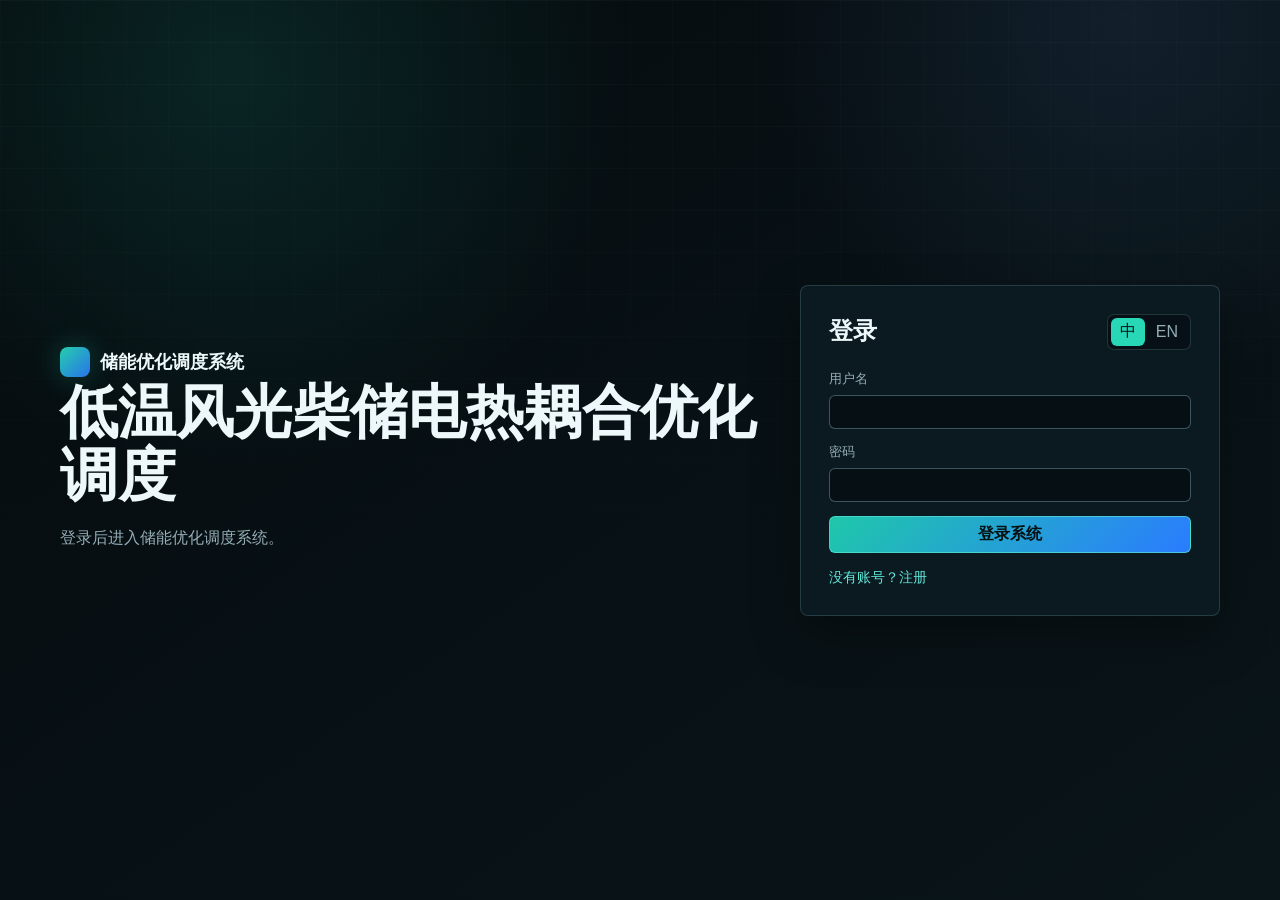
==== batch.html @ 69a90283 "Initial commit" ====
<!doctype html>
<html lang="zh-CN">
<head>
  <meta charset="utf-8">
  <meta name="viewport" content="width=device-width, initial-scale=1">
  <title>批量计算 - 储能优化调度系统</title>
  <link rel="icon" href="data:,">
  <link rel="stylesheet" href="assets/app.css">
</head>
<body>
  <main class="app-shell">
    <header class="topbar">
      <a class="brand" href="index.html" data-i18n="brand">储能优化调度系统</a>
      <nav class="main-nav" aria-label="主功能导航">
        <a href="index.html" data-i18n="nav.home">系统首页</a>
        <a href="schemes.html" data-i18n="nav.schemes">输入配置</a>
        <a href="solve.html" data-i18n="nav.solve">优化求解</a>
        <a href="verify.html" data-i18n="nav.verify">方案校核</a>
        <a href="comparison.html" data-i18n="nav.comparison">结果对比</a>
        <a class="active" href="batch.html" data-i18n="nav.batch">批量计算</a>
      </nav>
      <div class="topbar-tools">
        <div class="language-switch" data-language-switch></div>
        <div class="user-status" data-auth-user hidden>
          <span data-i18n="auth.user">当前用户</span><strong data-auth-username></strong><em data-auth-role></em>
          <button type="button" data-logout data-i18n="auth.logout">退出</button>
        </div>
      </div>
    </header>

    <section class="workspace">
      <div id="batchError" class="status-error" hidden></div>
      <section class="command-panel">
        <div class="task-board-toolbar">
          <div class="task-type-tabs" role="tablist" aria-label="任务类型切换">
            <button class="task-type-tab active" type="button" data-task-page="optimization" role="tab" aria-selected="true">优化求解任务</button>
            <button class="task-type-tab" type="button" data-task-page="verification" role="tab" aria-selected="false">方案校核任务</button>
          </div>
        </div>
      </section>

      <section class="main-panel">
        <div class="panel-head">
          <h2 data-i18n="batch.queue">任务队列</h2>
          <button id="refreshTasks" class="small" type="button" data-i18n="common.refresh">刷新</button>
        </div>
        <section id="optimizationTaskSection" class="task-section active" data-task-section="optimization">
          <div id="optimizationTaskTable" class="data-table"></div>
        </section>
        <section id="verificationTaskSection" class="task-section" data-task-section="verification" hidden>
          <div id="verificationTaskTable" class="data-table"></div>
        </section>
      </section>
    </section>
  </main>
  <script src="assets/common.js"></script>
  <script src="assets/i18n.js"></script>
  <script src="assets/auth.js"></script>
  <script src="assets/batch.js"></script>
</body>
</html>
---- assets/app.css ----
:root {
  color-scheme: dark;
  --bg: #071014;
  --bg-2: #0a171d;
  --panel: rgba(12, 28, 35, .88);
  --panel-2: rgba(17, 41, 49, .78);
  --panel-3: rgba(7, 17, 22, .92);
  --text: #edf8fb;
  --muted: #95aeb7;
  --line: rgba(139, 182, 194, .22);
  --line-strong: rgba(139, 182, 194, .42);
  --accent: #27d7b5;
  --accent-strong: #5fe7d8;
  --danger: #ff7b72;
  --warning: #ffbd73;
  --ok: #5ee39b;
  --queued: #72a7ff;
  --shadow: 0 20px 48px rgba(0, 0, 0, .34);
  font-family: "Microsoft YaHei", "Segoe UI", Arial, sans-serif;
}

* { box-sizing: border-box; }
[hidden] { display: none !important; }
body {
  margin: 0;
  min-height: 100vh;
  background:
    radial-gradient(circle at 18% 8%, rgba(39, 215, 181, .12), transparent 30%),
    radial-gradient(circle at 88% 2%, rgba(114, 167, 255, .10), transparent 26%),
    linear-gradient(145deg, #050b0e 0%, var(--bg) 46%, #0a1519 100%);
  color: var(--text);
}
body::before {
  content: "";
  position: fixed;
  inset: 0;
  pointer-events: none;
  background-image:
    linear-gradient(rgba(255,255,255,.035) 1px, transparent 1px),
    linear-gradient(90deg, rgba(255,255,255,.025) 1px, transparent 1px);
  background-size: 42px 42px;
  mask-image: linear-gradient(to bottom, rgba(0,0,0,.75), transparent 78%);
}
a { color: inherit; text-decoration: none; }
button, input, select, textarea {
  font: inherit;
}
button, .button {
  min-height: 34px;
  border: 1px solid var(--line-strong);
  background: rgba(12, 28, 35, .82);
  color: var(--text);
  padding: 7px 13px;
  border-radius: 6px;
  cursor: pointer;
  display: inline-flex;
  align-items: center;
  justify-content: center;
  gap: 6px;
  white-space: nowrap;
}
button:hover, .button:hover { border-color: var(--accent); }
button:disabled { opacity: .5; cursor: not-allowed; }
.primary { background: linear-gradient(135deg, #1fc7aa, #2a7cff); border-color: rgba(95,231,216,.65); color: #041113; font-weight: 700; }
.primary:hover { background: linear-gradient(135deg, #5fe7d8, #72a7ff); border-color: var(--accent-strong); }
.danger { color: var(--danger); border-color: rgba(255, 123, 114, .48); background: rgba(255, 123, 114, .09); }
.small { min-height: 30px; padding: 5px 10px; font-size: 13px; }

.app-shell {
  width: min(1500px, calc(100vw - 32px));
  margin: 0 auto;
  padding: 18px 0 40px;
}
.topbar {
  min-height: 68px;
  display: flex;
  align-items: center;
  gap: 16px;
  border-bottom: 1px solid var(--line);
  margin-bottom: 18px;
  position: sticky;
  top: 0;
  z-index: 10;
  backdrop-filter: blur(18px);
  background: linear-gradient(180deg, rgba(7,16,20,.94), rgba(7,16,20,.74));
}
.brand {
  display: inline-flex;
  align-items: center;
  gap: 10px;
  font-size: 18px;
  font-weight: 700;
  letter-spacing: 0;
  min-width: max-content;
}
.brand::before {
  content: "";
  width: 30px;
  height: 30px;
  border-radius: 8px;
  background:
    linear-gradient(135deg, rgba(39,215,181,.95), rgba(42,124,255,.9)),
    #10242c;
  box-shadow: 0 0 28px rgba(39,215,181,.26);
}
.main-nav {
  display: flex;
  flex-wrap: wrap;
  align-items: center;
  gap: 4px;
  flex: 1;
}
.main-nav a {
  padding: 8px 12px;
  border-radius: 6px;
  color: var(--muted);
  font-size: 14px;
}
.main-nav a.active,
.main-nav a:hover {
  color: var(--text);
  background: rgba(39, 215, 181, .12);
  box-shadow: inset 0 0 0 1px rgba(39, 215, 181, .22);
}

.topbar-tools {
  display: flex;
  align-items: center;
  justify-content: flex-end;
  gap: 10px;
  margin-left: auto;
}
.language-switch {
  display: inline-flex;
  gap: 2px;
  padding: 3px;
  border: 1px solid var(--line);
  border-radius: 7px;
  background: rgba(5, 14, 18, .68);
}
.language-switch button {
  min-height: 28px;
  padding: 3px 9px;
  border: 0;
  background: transparent;
  color: var(--muted);
}
.language-switch button.active {
  color: #041113;
  background: var(--accent);
}
.user-status {
  display: inline-flex;
  align-items: center;
  gap: 8px;
  color: var(--muted);
  font-size: 12px;
}
.user-status strong { color: var(--text); }
.user-status em {
  font-style: normal;
  color: var(--accent-strong);
}
.user-status button {
  min-height: 28px;
  padding: 3px 9px;
}

.home-grid {
  min-height: 420px;
  display: grid;
  grid-template-columns: minmax(0, 1.3fr) minmax(320px, .7fr);
  gap: 26px;
  align-items: stretch;
}
.home-lead,
.status-board,
.feature-strip,
.side-panel,
.main-panel,
.command-panel {
  background: var(--panel);
  border: 1px solid var(--line);
  border-radius: 8px;
  box-shadow: var(--shadow);
  backdrop-filter: blur(18px);
}
.home-lead {
  padding: 54px;
  display: flex;
  flex-direction: column;
  justify-content: center;
  position: relative;
  overflow: hidden;
}
.home-lead::after {
  content: "";
  position: absolute;
  right: -70px;
  bottom: -96px;
  width: 360px;
  height: 360px;
  border: 1px solid rgba(39, 215, 181, .18);
  border-radius: 50%;
  background: repeating-radial-gradient(circle, rgba(39,215,181,.18) 0 1px, transparent 1px 24px);
  opacity: .55;
}
.home-lead h1 {
  margin: 0 0 18px;
  font-size: 42px;
  line-height: 1.18;
  letter-spacing: 0;
}
.home-lead p {
  width: min(720px, 100%);
  margin: 0 0 28px;
  color: var(--muted);
  line-height: 1.8;
  font-size: 16px;
}
.home-actions { display: flex; gap: 12px; flex-wrap: wrap; }
.status-board {
  padding: 28px;
  display: grid;
  align-content: center;
  gap: 14px;
}
.status-card {
  border: 1px solid var(--line);
  background: var(--panel-2);
  border-radius: 8px;
  padding: 20px;
  display: flex;
  justify-content: space-between;
  align-items: center;
}
.status-card span { color: var(--muted); }
.status-card strong { font-size: 32px; }
.feature-strip {
  margin-top: 22px;
  display: grid;
  grid-template-columns: repeat(auto-fit, minmax(210px, 1fr));
  overflow: hidden;
}
.feature-strip a {
  padding: 24px;
  border-right: 1px solid var(--line);
  background: linear-gradient(180deg, rgba(255,255,255,.03), transparent);
}
.feature-strip a:last-child { border-right: 0; }
.feature-strip strong { display: block; margin-bottom: 8px; font-size: 18px; }
.feature-strip span { color: var(--muted); line-height: 1.6; }

.workspace { display: grid; gap: 18px; }
.two-column {
  grid-template-columns: 320px minmax(0, 1fr);
  align-items: start;
}
.input-config-page {
  height: 100vh;
  overflow: hidden;
}
.input-config-page .app-shell {
  width: 100%;
  height: 100vh;
  max-width: none;
  padding: 18px 16px 16px;
  display: flex;
  flex-direction: column;
  overflow: hidden;
}
.input-config-page .topbar {
  flex: 0 0 auto;
}
.input-config-page .workspace.two-column {
  flex: 1 1 auto;
  min-height: 0;
  width: 100%;
  grid-template-columns: minmax(280px, 24vw) minmax(0, 1fr);
  align-items: stretch;
  overflow: hidden;
}
.input-config-page .side-panel,
.input-config-page .main-panel {
  min-width: 0;
  min-height: 0;
  height: 100%;
  overflow: auto;
}
.input-config-page .main-panel {
  display: flex;
  flex-direction: column;
}
.input-config-page .side-panel {
  display: flex;
  flex-direction: column;
}
.input-config-page #schemeList {
  flex: 1 1 auto;
  align-content: start;
}
.input-config-page #computeConfigView:not([hidden]) {
  flex: 1 1 auto;
  min-height: 0;
  overflow: hidden;
}
.input-config-page #computeConfigView:not([hidden]) .compute-config-table {
  max-height: none;
}
.input-config-page .main-panel.curve-below-table-layout {
  overflow: hidden;
}
.input-config-page .main-panel.curve-below-table-layout #sheetTable {
  flex: 1 1 260px;
  min-height: 160px;
  overflow: auto;
}
.input-config-page .main-panel.curve-below-table-layout #sheetCurvePanel {
  flex: 0 0 clamp(240px, 29vh, 340px);
  min-height: 220px;
  margin-bottom: 0;
  display: flex;
  flex-direction: column;
  overflow: hidden;
}
.input-config-page .main-panel.curve-below-table-layout .sheet-curve-head {
  flex: 0 0 auto;
}
.input-config-page .main-panel.curve-below-table-layout .sheet-curve-buttons {
  max-height: 72px;
  overflow: auto;
}
.input-config-page .main-panel.curve-below-table-layout #sheetCurveChart {
  flex: 1 1 auto;
  min-height: 160px;
  height: auto;
}
.side-panel, .main-panel, .command-panel { padding: 18px; }
.compact { box-shadow: none; }
.compute-config-panel {
  margin: 16px 0;
  padding: 16px;
  border: 1px solid var(--line);
  border-radius: 8px;
  background: var(--panel-2);
  display: flex;
  flex-direction: column;
  min-height: 0;
}
.solve-start-form label {
  min-width: 260px;
  display: grid;
  gap: 6px;
  color: var(--muted);
  font-size: 13px;
}
.solve-start-form .sheet-meta {
  flex: 1;
  min-width: 260px;
  margin: 0;
}
.panel-head,
.scheme-summary {
  display: flex;
  justify-content: space-between;
  align-items: center;
  gap: 12px;
  margin-bottom: 14px;
}
h1, h2, h3 { letter-spacing: 0; }
h1 { margin: 0; font-size: 28px; line-height: 1.25; }
h2 { margin: 0; font-size: 20px; line-height: 1.35; }
h3 { margin: 0 0 10px; font-size: 16px; }
.section-label {
  display: block;
  margin-bottom: 6px;
  color: var(--muted);
  font-size: 13px;
}

.scheme-list,
.task-list,
.checkbox-list {
  display: grid;
  gap: 8px;
}
.scheme-search {
  width: 100%;
  margin: 0 0 12px;
}
.scheme-empty {
  padding: 10px 12px;
  color: var(--muted);
  border: 1px dashed var(--line);
  border-radius: 7px;
  font-size: 13px;
}
.scheme-item,
.task-item,
.checkbox-list label {
  width: 100%;
  border: 1px solid var(--line);
  background: var(--panel-2);
  border-radius: 7px;
  padding: 12px;
  cursor: pointer;
  text-align: left;
  min-width: 0;
}
.scheme-item.active,
.task-item.active {
  border-color: var(--accent);
  background: rgba(39, 215, 181, .12);
}
.scheme-item strong,
.task-item strong { display: block; margin-bottom: 4px; }
.scheme-item span,
.task-item span { color: var(--muted); font-size: 13px; }
.scheme-item strong,
.scheme-item span,
.scheme-item small {
  min-width: 0;
  max-width: 100%;
  overflow: hidden;
  text-overflow: ellipsis;
  white-space: nowrap;
}
.scheme-item small {
  display: block;
  margin-top: 4px;
  color: var(--muted);
  font-size: 12px;
}
.input-config-page #schemeList {
  gap: 0;
  padding: 6px 0;
  border: 1px solid var(--line);
  border-radius: 8px;
  background: rgba(5, 14, 18, .36);
  overflow: auto;
}
.scheme-tree-entry {
  display: grid;
  min-width: 0;
}
.scheme-tree-node {
  display: grid;
  grid-template-columns: 28px minmax(0, 1fr);
  align-items: center;
  min-height: 38px;
  border-bottom: 1px solid rgba(139, 182, 194, .14);
}
.scheme-tree-toggle {
  width: 28px;
  min-width: 28px;
  min-height: 34px;
  border: 0;
  border-radius: 0;
  padding: 0;
  background: transparent;
  color: var(--muted);
  box-shadow: none;
}
.scheme-tree-toggle span::before {
  content: ">";
  display: inline-block;
  font: 700 14px/1 Consolas, monospace;
  transform-origin: center;
  transition: transform .15s ease;
}
.scheme-tree-node.expanded .scheme-tree-toggle span::before {
  transform: rotate(90deg);
}
.scheme-tree-folder,
.scheme-tree-file {
  width: 100%;
  min-width: 0;
  min-height: 38px;
  border: 0;
  border-radius: 0;
  padding: 7px 10px 7px 2px;
  background: transparent;
  color: var(--text);
  box-shadow: none;
  text-align: left;
  display: grid;
  align-items: center;
  gap: 9px;
  overflow: hidden;
}
.scheme-tree-folder {
  grid-template-columns: 20px minmax(0, 1fr) auto;
}
.scheme-tree-file {
  grid-template-columns: 20px minmax(110px, .8fr) minmax(0, 1fr);
  padding-left: 38px;
  color: var(--muted);
}
.scheme-tree-folder:hover,
.scheme-tree-folder:focus-visible,
.scheme-tree-file:hover,
.scheme-tree-file:focus-visible,
.scheme-tree-toggle:hover,
.scheme-tree-toggle:focus-visible {
  outline: none;
  background: rgba(39, 215, 181, .07);
}
.scheme-tree-folder.active,
.scheme-tree-file.active {
  background: rgba(39, 215, 181, .12);
}
.scheme-tree-file.active {
  box-shadow: inset 3px 0 0 var(--accent);
}
.scheme-tree-children {
  display: grid;
}
.scheme-tree-icon {
  position: relative;
  width: 17px;
  height: 15px;
  display: inline-block;
  opacity: .92;
}
.scheme-tree-icon.folder::before {
  content: "";
  position: absolute;
  left: 1px;
  top: 4px;
  width: 15px;
  height: 10px;
  border: 2px solid currentColor;
  border-radius: 3px;
}
.scheme-tree-icon.folder::after {
  content: "";
  position: absolute;
  left: 2px;
  top: 1px;
  width: 8px;
  height: 5px;
  border: 2px solid currentColor;
  border-bottom: 0;
  border-radius: 3px 3px 0 0;
}
.scheme-tree-icon.file::before {
  content: "";
  position: absolute;
  left: 3px;
  top: 1px;
  width: 11px;
  height: 13px;
  border: 2px solid currentColor;
  border-radius: 2px;
}
.scheme-tree-icon.file::after {
  content: "";
  position: absolute;
  right: 2px;
  top: 1px;
  width: 5px;
  height: 5px;
  border-left: 2px solid currentColor;
  border-bottom: 2px solid currentColor;
  background: var(--bg-2);
}
.scheme-tree-folder strong,
.scheme-tree-folder small,
.scheme-tree-file strong,
.scheme-tree-file span {
  display: block;
  margin: 0;
  min-width: 0;
  overflow: hidden;
  text-overflow: ellipsis;
  white-space: nowrap;
}
.scheme-tree-folder strong,
.scheme-tree-file strong {
  font-size: 14px;
  font-weight: 800;
}
.scheme-tree-folder small {
  justify-self: end;
  color: var(--muted);
  font-size: 12px;
}
.scheme-tree-file span {
  color: var(--muted);
  font-size: 12px;
}
.task-item .status-pill { margin-top: 8px; }
.toolbar {
  display: grid;
  grid-template-columns: minmax(0, 1fr) minmax(0, 1.2fr);
  gap: 12px;
  margin-bottom: 18px;
}
.inline-form {
  display: flex;
  gap: 8px;
  align-items: center;
  flex-wrap: wrap;
  padding: 12px;
  border: 1px solid var(--line);
  border-radius: 8px;
  background: var(--panel-2);
}
input, select {
  min-height: 34px;
  border: 1px solid var(--line-strong);
  border-radius: 6px;
  padding: 7px 10px;
  background: rgba(5, 14, 18, .76);
  color: var(--text);
  min-width: 0;
}
input:focus, select:focus {
  outline: 2px solid rgba(15, 118, 110, .18);
  border-color: var(--accent);
}

.summary-actions, .footer-actions, .form-actions {
  display: flex;
  align-items: center;
  gap: 10px;
  flex-wrap: wrap;
}
.sheet-tabs {
  display: flex;
  flex-wrap: wrap;
  gap: 8px;
  margin: 16px 0 10px;
}
.sheet-tabs button.active {
  background: #e9f7f5;
  border-color: var(--accent);
  color: var(--accent-strong);
}
.sheet-meta {
  color: var(--muted);
  font-size: 13px;
  margin-bottom: 10px;
}
.data-table {
  overflow: auto;
  border: 1px solid var(--line);
  border-radius: 8px;
  background: var(--panel-3);
}
.data-table table {
  width: 100%;
  min-width: 760px;
  border-collapse: collapse;
}
.data-table th,
.data-table td {
  border-bottom: 1px solid var(--line);
  border-right: 1px solid var(--line);
  padding: 8px 10px;
  text-align: left;
  vertical-align: top;
  font-size: 13px;
}
.data-table th {
  position: sticky;
  top: 0;
  background: #10252d;
  z-index: 1;
  font-weight: 700;
}
.compute-config-table {
  flex: 1 1 auto;
  margin-bottom: 10px;
  max-height: clamp(320px, calc(100vh - 320px), 640px);
  min-height: 0;
  overflow: auto;
}
.compute-config-table table {
  min-width: 680px;
}
.compute-config-table th:first-child {
  width: 220px;
}
.compute-config-table td:nth-child(2) {
  min-width: 260px;
}
.compute-config-table td:nth-child(3) {
  width: 220px;
  color: var(--muted);
}
.compute-config-value-cell {
  cursor: pointer;
  min-width: 240px;
}
.compute-config-value-cell:hover,
.compute-config-value-cell:focus-visible {
  outline: none;
  background: rgba(39, 215, 181, .07);
}
.compute-config-value-cell.editing {
  padding: 4px 8px;
  background: rgba(39, 215, 181, .09);
}
.compute-config-display {
  display: flex;
  align-items: center;
  min-height: 28px;
  color: var(--text);
  white-space: nowrap;
}
.compute-config-display.empty::before {
  content: "";
}
.compute-config-display.boolean {
  display: inline-flex;
  min-height: 24px;
  padding: 2px 8px;
  border: 1px solid rgba(139, 182, 194, .26);
  border-radius: 999px;
  color: var(--muted);
}
.compute-config-display.boolean.enabled {
  border-color: rgba(95, 231, 216, .52);
  color: var(--accent-strong);
  background: rgba(39, 215, 181, .10);
}
.compute-config-table input,
.compute-config-table select {
  width: 100%;
  min-height: 34px;
}
.compute-config-table code {
  color: var(--muted);
  font-size: 12px;
  overflow-wrap: anywhere;
}
.table-check-row {
  display: inline-flex;
  align-items: center;
  gap: 8px;
  min-height: 34px;
  color: var(--text);
}
.table-check-row input {
  width: 16px;
  min-height: 16px;
  height: 16px;
}
.sheet-curve-panel {
  position: relative;
  margin: 12px 0;
  padding: 12px;
  border: 1px solid var(--line);
  border-radius: 8px;
  background: rgba(7, 17, 22, .78);
  overflow: hidden;
}
.sheet-curve-head {
  display: flex;
  align-items: flex-start;
  justify-content: space-between;
  gap: 12px;
  margin-bottom: 10px;
}
.sheet-curve-head h2 {
  margin: 2px 0 0;
  font-size: 18px;
}
.sheet-curve-buttons {
  display: flex;
  flex-wrap: wrap;
  justify-content: flex-end;
  gap: 8px;
  max-width: 72%;
}
.sheet-curve-legend {
  min-height: 30px;
  height: 30px;
  font-size: 12px;
  max-width: 210px;
  border-radius: 6px;
  overflow: hidden;
  text-overflow: ellipsis;
  justify-content: flex-start;
}
.sheet-curve-legend.selected {
  border-color: var(--accent-strong);
  background: rgba(39, 215, 181, .16);
  color: var(--accent-strong);
}
.sheet-curve-legend.hidden-curve {
  color: var(--muted);
  opacity: .52;
}
.sheet-curve-legend.hidden-curve .sheet-curve-swatch {
  opacity: .34;
}
.sheet-curve-swatch {
  flex: 0 0 auto;
  width: 9px;
  height: 9px;
  border-radius: 999px;
  box-shadow: 0 0 0 1px rgba(255,255,255,.22);
}
.sheet-curve-legend span:last-child {
  min-width: 0;
  overflow: hidden;
  text-overflow: ellipsis;
}
.sheet-curve-chart {
  display: block;
  width: 100%;
  height: clamp(220px, 30vh, 340px);
  border: 1px solid rgba(139, 182, 194, .18);
  border-radius: 8px;
  background: linear-gradient(180deg, rgba(12, 28, 35, .96), rgba(5, 13, 17, .92));
  cursor: crosshair;
  touch-action: none;
  user-select: none;
}
.wind-power-curve-panel,
.diesel-fuel-curve-panel {
  margin-top: 14px;
  margin-bottom: 0;
}
.wind-power-curve-panel .sheet-curve-chart,
.diesel-fuel-curve-panel .sheet-curve-chart {
  height: clamp(260px, 34vh, 400px);
  cursor: default;
}
.wind-power-curve-panel .curve-point,
.diesel-fuel-curve-panel .curve-point {
  cursor: default;
}
.sheet-curve-chart.editing {
  cursor: ns-resize;
}
.sheet-curve-chart text {
  font-family: "Microsoft YaHei", "Segoe UI", Arial, sans-serif;
}
.sheet-curve-chart .curve-point {
  cursor: ns-resize;
}
.chart-tip {
  position: absolute;
  z-index: 20;
  max-width: min(260px, calc(100vw - 24px));
  padding: 8px 10px;
  border: 1px solid rgba(95, 231, 216, .48);
  border-radius: 8px;
  background: rgba(5, 13, 17, .94);
  color: var(--text);
  box-shadow: 0 16px 32px rgba(0, 0, 0, .32);
  pointer-events: none;
  font-size: 12px;
  white-space: nowrap;
}
.sheet-pager {
  display: flex;
  align-items: center;
  justify-content: space-between;
  gap: 12px;
  margin: 10px 0;
  padding: 8px 10px;
  border: 1px solid var(--line);
  border-radius: 8px;
  background: rgba(12, 28, 35, .72);
}
.sheet-pager-actions {
  display: inline-flex;
  gap: 8px;
}
.sheet-page-info {
  color: var(--muted);
  font-size: 13px;
}
.sheet-pager label {
  display: inline-flex;
  align-items: center;
  gap: 6px;
  color: var(--muted);
  font-size: 13px;
  white-space: nowrap;
}
.sheet-pager select {
  min-height: 32px;
}
.sheet-toolbar {
  margin: 10px 0;
  padding: 8px 10px;
  border: 1px solid var(--line);
  border-radius: 8px;
  background: rgba(12, 28, 35, .72);
}
.sheet-toolbar .primary {
  min-width: 78px;
}
.sheet-preview-table th {
  min-width: 112px;
  max-width: 220px;
  white-space: normal;
  line-height: 1.25;
}
.sheet-preview-table th span {
  display: -webkit-box;
  -webkit-line-clamp: 3;
  -webkit-box-orient: vertical;
  overflow: hidden;
  word-break: break-word;
  overflow-wrap: anywhere;
}
.sheet-preview-table td {
  min-width: 112px;
}
.sheet-preview-table tbody tr {
  cursor: pointer;
}
.sheet-preview-table tbody tr.selected td {
  background: rgba(39, 215, 181, .16);
  box-shadow: inset 0 1px 0 rgba(95, 231, 216, .22), inset 0 -1px 0 rgba(95, 231, 216, .22);
}
.editable-table td[contenteditable="true"] {
  min-width: 96px;
  background: rgba(255,255,255,.035);
}
.editable-table .sheet-preview-table tbody tr.selected td[contenteditable="true"] {
  background: rgba(39, 215, 181, .16);
  box-shadow: inset 0 1px 0 rgba(95, 231, 216, .22), inset 0 -1px 0 rgba(95, 231, 216, .22);
}
.editable-table td[contenteditable="true"]:focus {
  outline: 2px solid rgba(15, 118, 110, .18);
  background: rgba(39, 215, 181, .09);
}
#saveHint { color: var(--muted); font-size: 13px; }

@media (max-width: 860px) {
  .sheet-curve-head,
  .sheet-pager {
    align-items: stretch;
    flex-direction: column;
  }
  .sheet-curve-buttons {
    max-width: none;
    justify-content: flex-start;
  }
}

.command-panel {
  display: grid;
  gap: 18px;
}
.config-grid {
  display: grid;
  grid-template-columns: repeat(4, minmax(150px, 1fr));
  gap: 12px;
  align-items: end;
}
.config-grid.dense {
  grid-template-columns: repeat(3, minmax(140px, 1fr));
}
.config-grid label {
  display: grid;
  gap: 6px;
  color: var(--muted);
  font-size: 13px;
}
.config-grid label input,
.config-grid label select {
  color: var(--text);
  font-size: 14px;
}
.check-row {
  display: flex !important;
  grid-auto-flow: column;
  align-items: center;
  justify-content: start;
  gap: 8px !important;
  color: var(--text) !important;
}
.check-row input { min-height: 0; width: 16px; height: 16px; }
.result-layout {
  display: grid;
  grid-template-columns: 330px minmax(0, 1fr);
  gap: 18px;
}
.metric-grid {
  display: grid;
  grid-template-columns: repeat(4, minmax(0, 1fr));
  gap: 10px;
  margin-bottom: 16px;
}
.metric {
  border: 1px solid var(--line);
  background: var(--panel-2);
  border-radius: 8px;
  padding: 12px;
}
.metric span { display: block; color: var(--muted); font-size: 12px; margin-bottom: 6px; }
.metric strong { font-size: 20px; line-height: 1.2; overflow-wrap: anywhere; }
.split-results {
  display: grid;
  grid-template-columns: minmax(0, 1fr) minmax(0, 1fr);
  gap: 14px;
}
.log-box, .summary-box {
  height: 430px;
  overflow: auto;
  margin: 0;
  padding: 12px;
  border: 1px solid var(--line);
  border-radius: 8px;
  background: #050d11;
  color: #e6edf7;
  font: 12px/1.6 Consolas, "Microsoft YaHei UI", monospace;
  white-space: pre-wrap;
}
.summary-box {
  background: var(--panel-3);
  color: var(--text);
}

.batch-form {
  display: grid;
  grid-template-columns: minmax(260px, .55fr) minmax(0, 1fr);
  gap: 18px;
  align-items: start;
}
.batch-form .form-actions {
  grid-column: 1 / -1;
}
.task-board-toolbar {
  display: grid;
  gap: 10px;
}
.task-type-tabs {
  display: flex;
  gap: 8px;
  flex-wrap: wrap;
}
.task-type-tab.active {
  background: #e9f7f5;
  border-color: var(--accent);
  color: var(--accent-strong);
}
.task-section[hidden] {
  display: none !important;
}
.task-actions-cell {
  min-width: 180px;
}
.task-actions {
  display: flex;
  gap: 6px;
  flex-wrap: wrap;
}
.task-log-cell {
  max-width: 280px;
  white-space: nowrap;
  overflow: hidden;
  text-overflow: ellipsis;
}

.optimization-workspace {
  height: calc(100vh - 104px);
  min-height: 660px;
  display: grid;
  grid-template-columns: 260px minmax(0, 1fr);
  grid-template-rows: minmax(150px, 1fr) 8px minmax(0, 1fr);
  gap: 16px;
}
.optimization-workspace > .scheme-rail {
  grid-column: 1;
  grid-row: 1;
  min-height: 0;
  display: grid;
  grid-template-rows: auto minmax(0, 1fr) auto;
  gap: 10px;
  padding: 18px;
  overflow: hidden;
  border: 1px solid var(--line);
  border-radius: 8px;
  background: var(--panel);
}
.optimization-workspace > .optimization-panel {
  grid-column: 2;
  grid-row: 1 / 4;
}
.scheme-list-title {
  color: var(--text);
  font-size: 18px;
  font-weight: 900;
}
.scheme-list {
  min-height: 0;
  overflow: auto;
}
.scheme-list-items {
  position: relative;
  display: grid;
  grid-auto-rows: max-content;
  align-content: start;
  gap: 4px;
  margin: 0;
  padding: 2px 0 2px 12px;
  list-style: none;
}
.scheme-list-items::before {
  content: "";
  position: absolute;
  top: 7px;
  bottom: 7px;
  left: 13px;
  width: 1px;
  background: rgba(33, 213, 255, .34);
}
.optimization-workspace .scheme-item {
  position: relative;
  width: 100%;
  min-height: 34px;
  padding: 7px 10px 7px 30px;
  border: 0;
  border-bottom: 1px solid rgba(20, 190, 255, .18);
  border-radius: 0;
  background: transparent;
  color: var(--muted);
  text-align: left;
  box-shadow: none;
  cursor: pointer;
}
.optimization-workspace .scheme-item::before {
  content: "";
  position: absolute;
  top: 50%;
  left: 2px;
  width: 18px;
  height: 1px;
  background: rgba(33, 213, 255, .34);
}
.optimization-workspace .scheme-item::after {
  content: "";
  position: absolute;
  top: calc(50% - 4px);
  left: 18px;
  width: 7px;
  height: 7px;
  border: 1px solid rgba(33, 213, 255, .58);
  border-radius: 50%;
  background: rgba(4, 20, 48, .96);
  box-shadow: 0 0 0 2px rgba(4, 20, 48, .86);
}
.optimization-workspace .scheme-item.active {
  color: #fff;
  font-weight: 900;
}
.optimization-workspace .scheme-item.active::before,
.optimization-workspace .scheme-item:hover::before,
.optimization-workspace .scheme-item:focus-visible::before {
  background: var(--accent);
}
.optimization-workspace .scheme-item.active::after {
  border-color: var(--accent);
  background: var(--accent);
  box-shadow: 0 0 0 3px rgba(33, 213, 255, .16);
}
.optimization-workspace .scheme-item:hover,
.optimization-workspace .scheme-item:focus-visible {
  outline: none;
  background: rgba(33, 213, 255, .12);
  color: #fff;
}
.scheme-list-resize-handle {
  position: relative;
  min-height: 8px;
  border-radius: 999px;
}
.scheme-list-resize-handle::before {
  content: "";
  position: absolute;
  left: 10px;
  right: 10px;
  top: 2px;
  height: 4px;
  border-radius: 999px;
  background: rgba(33, 213, 255, .34);
}
.optimization-panel {
  min-width: 0;
  min-height: 0;
  display: grid;
  grid-template-rows: max-content minmax(220px, 1fr);
  gap: 16px;
  overflow: hidden;
}
.optimization-command-card,
.optimization-result-card {
  min-height: 0;
  padding: 16px;
  border: 1px solid var(--line);
  border-radius: 8px;
  background: var(--panel);
}
.optimization-command-card {
  display: grid;
  gap: 10px;
}
.optimization-command-row {
  display: flex;
  align-items: center;
  gap: 10px;
  flex-wrap: nowrap;
  min-width: 0;
}
.optimization-current-scheme {
  flex: 0 1 220px;
  min-width: 150px;
  color: var(--text);
  font-weight: 900;
  overflow: hidden;
  text-overflow: ellipsis;
  white-space: nowrap;
}
.optimization-actions {
  display: flex;
  gap: 10px;
  flex: 0 0 auto;
}
.optimization-actions button {
  padding: 10px 14px;
  border-radius: 8px;
  font-weight: 800;
}
.optimization-actions .queue-action {
  background: rgba(5, 34, 70, .56);
  color: var(--text);
  border-color: rgba(108, 147, 160, .28);
}
.optimization-status-grid {
  display: grid;
  grid-template-columns: repeat(5, minmax(86px, 1fr));
  gap: 6px;
  flex: 1 1 auto;
  min-width: 0;
}
.status-tile {
  display: flex;
  align-items: center;
  justify-content: space-between;
  gap: 5px;
  min-width: 0;
  padding: 8px 9px;
  border: 1px solid var(--line);
  border-radius: 8px;
  background: var(--panel-2);
}
.status-tile span {
  flex: 0 0 auto;
  color: var(--muted);
  font-size: 11px;
  font-weight: 800;
  white-space: nowrap;
}
.status-tile strong {
  flex: 1 1 auto;
  min-width: 0;
  color: var(--text);
  font-size: 15px;
  overflow: hidden;
  text-align: right;
  text-overflow: ellipsis;
  white-space: nowrap;
}
.optimization-result-card {
  display: flex;
  flex-direction: column;
  overflow: hidden;
}
.result-tabs {
  flex: 0 0 auto;
  display: flex;
  gap: 8px;
  min-height: 38px;
  margin-bottom: 12px;
  overflow-x: auto;
  white-space: nowrap;
}
.result-tab {
  flex: 0 0 auto;
  height: 36px;
  display: inline-flex;
  align-items: center;
  justify-content: center;
  padding: 0 13px;
  border-radius: 999px;
  background: rgba(39, 215, 181, .10);
  color: var(--accent);
  font-weight: 800;
}
.result-tab.active {
  background: var(--accent);
  color: #041113;
}
.result-panel {
  min-height: 0;
  overflow: hidden;
}
.result-panel.active {
  flex: 1 1 auto;
  display: flex;
  flex-direction: column;
  overflow: auto;
}
.optimization-overview-grid {
  flex: 1 1 auto;
  min-height: 0;
  display: grid;
  grid-template-columns: minmax(0, 1fr) 10px minmax(0, 1.35fr);
  gap: 14px;
}
.overview-column-resize-handle,
.result-column-resize-handle {
  display: flex;
  align-items: center;
  justify-content: center;
  min-width: 10px;
  border-radius: 999px;
}
.overview-column-resize-handle::before,
.result-column-resize-handle::before {
  content: "";
  width: 4px;
  height: 96px;
  border-radius: 999px;
  background: rgba(33, 213, 255, .34);
}
.overview-composition-stack,
.overview-table-card {
  min-width: 0;
  min-height: 0;
  display: flex;
  flex-direction: column;
  overflow: hidden;
}
.overview-composition-stack {
  display: grid;
  grid-template-columns: minmax(0, 1fr);
  grid-auto-rows: minmax(0, 1fr);
  gap: 12px;
  overflow: auto;
}
.overview-table-card,
.green-chart-card,
.safety-chart-card {
  padding: 12px;
  border: 1px solid var(--line);
  border-radius: 8px;
  background: var(--panel-2);
}
.overview-table-card h2 {
  flex: 0 0 auto;
  margin: 0 0 10px;
  font-size: 17px;
}
.composition-bar-card {
  min-height: 128px;
  display: grid;
  grid-template-rows: auto auto auto;
  align-content: center;
  gap: 10px;
  padding: 14px;
  border: 1px solid var(--line);
  border-radius: 8px;
  background: var(--panel-2);
}
.composition-bar-card h2 {
  margin: 0;
  font-size: 16px;
}
.composition-bar-summary span {
  display: grid;
  gap: 2px;
  color: var(--muted);
  font-size: 12px;
  font-weight: 800;
}
.composition-bar-summary-label {
  display: inline-flex;
  align-items: center;
  gap: 4px;
  font-style: normal;
}
.composition-bar-summary-dot {
  width: 8px;
  height: 8px;
  border-radius: 50%;
}
.composition-bar-summary strong {
  color: var(--text);
  font-size: 18px;
  font-weight: 900;
}
.composition-bar-track {
  width: 100%;
  height: 22px;
  display: flex;
  overflow: hidden;
  border: 1px solid rgba(255,255,255,.12);
  border-radius: 999px;
  background: rgba(255,255,255,.08);
}
.composition-bar-segment {
  position: relative;
  height: 100%;
  background: var(--composition-segment-color, var(--accent));
}
.composition-bar-segment span {
  position: absolute;
  top: 50%;
  left: 50%;
  padding: 1px 5px;
  border-radius: 999px;
  background: rgba(0,0,0,.72);
  color: #fff;
  font-size: 12px;
  font-weight: 900;
  transform: translate(-50%, -50%);
  white-space: nowrap;
}
.optimization-overview-table,
.green-result-table,
.safety-result-table {
  flex: 1 1 auto;
  min-height: 0;
  overflow: auto;
}
.green-result-layout,
.safety-result-layout {
  flex: 1 1 auto;
  min-height: 0;
  display: grid;
  grid-template-columns: minmax(0, 34%) 10px minmax(0, 1fr);
  gap: 12px;
  overflow: hidden;
}
.green-chart-card,
.safety-chart-card {
  min-width: 0;
  min-height: 0;
  display: grid;
  grid-template-rows: auto minmax(0, 1fr);
  gap: 10px;
}
.green-chart-legend,
.safety-chart-legend {
  color: var(--muted);
  font-size: 12px;
  font-weight: 800;
}
.mini-bar-chart {
  height: 100%;
  min-height: 220px;
  display: flex;
  align-items: end;
  justify-content: space-around;
  gap: 10px;
  padding: 14px;
  border: 1px solid var(--line);
  border-radius: 8px;
  background: var(--panel-3);
}
.mini-bar-item {
  min-width: 42px;
  flex: 1 1 0;
  display: grid;
  grid-template-rows: auto minmax(120px, 1fr) auto;
  gap: 7px;
  color: var(--muted);
  font-size: 12px;
  font-weight: 800;
  text-align: center;
}
.mini-bar-value,
.mini-bar-label {
  overflow: hidden;
  text-overflow: ellipsis;
  white-space: nowrap;
}
.mini-bar-track {
  display: flex;
  align-items: end;
  justify-content: center;
  min-height: 120px;
  border-radius: 999px;
  background: rgba(255,255,255,.08);
}
.mini-bar-track span {
  width: 60%;
  border-radius: 999px 999px 0 0;
}
.optimization-logs {
  flex: 1 1 auto;
  min-height: 0;
  overflow: auto;
  padding: 8px 10px;
  border: 1px solid rgba(20, 190, 255, 0.34);
  border-radius: 8px;
  background: rgba(1, 12, 30, 0.92);
  color: #dff7ff;
  font-family: Consolas, "Microsoft YaHei", monospace;
  font-size: 12.5px;
}
.log-line {
  display: grid;
  grid-template-columns: 150px minmax(0, 1fr);
  gap: 10px;
  padding: 2px 4px;
  border-bottom: 1px solid rgba(20, 190, 255, 0.12);
  line-height: 1.28;
}
.log-line:last-child {
  border-bottom: 0;
}
.log-line span {
  color: #8bdfff;
  font-size: 12px;
  white-space: nowrap;
}
.log-line strong {
  min-width: 0;
  color: #eff8ff;
  font-weight: 650;
  white-space: pre-wrap;
  overflow-wrap: anywhere;
}
.log-line.ok strong {
  color: var(--ok);
}
.log-line.warn strong {
  color: var(--warning);
}
.optimization-curve-panel {
  min-width: 0;
  min-height: 0;
  grid-template-columns: 220px minmax(0, 1fr);
  gap: 12px;
}
.optimization-curve-panel.active {
  display: grid;
  grid-template-rows: minmax(0, 1fr);
}
.optimization-curve-name-list,
.optimization-curve-chart {
  min-width: 0;
  min-height: 0;
  overflow: auto;
}
.optimization-curve-fallback {
  height: 100%;
}
.status-pill {
  display: inline-flex;
  min-height: 24px;
  align-items: center;
  border-radius: 999px;
  padding: 3px 9px;
  font-size: 12px;
  background: rgba(255,255,255,.07);
  color: var(--muted);
}
.status-pill.running { background: rgba(255, 189, 115, .13); color: var(--warning); }
.status-pill.queued { background: rgba(114, 167, 255, .14); color: var(--queued); }
.status-pill.done { background: rgba(94, 227, 155, .13); color: var(--ok); }
.status-pill.failed { background: rgba(255, 123, 114, .12); color: var(--danger); }
.status-error {
  padding: 12px;
  border-radius: 8px;
  border: 1px solid rgba(255, 123, 114, .42);
  color: var(--danger);
  background: rgba(255, 123, 114, .10);
}
.context-menu {
  position: fixed;
  z-index: 1000;
  min-width: 180px;
  padding: 6px;
  border: 1px solid var(--line-strong);
  border-radius: 8px;
  background: rgba(7, 17, 22, .98);
  box-shadow: 0 18px 44px rgba(0, 0, 0, .48);
}
.context-menu button {
  width: 100%;
  justify-content: flex-start;
  min-height: 32px;
  border: 0;
  background: transparent;
}
.context-menu button:hover {
  background: rgba(39, 215, 181, .12);
}
.log-context-menu {
  position: fixed;
  z-index: 1000;
  min-width: 176px;
  padding: 6px;
  border: 1px solid rgba(20, 190, 255, 0.42);
  border-radius: 10px;
  background: rgba(1, 18, 45, 0.96);
  box-shadow: 0 14px 34px rgba(0, 8, 28, 0.42), inset 0 0 18px rgba(24, 175, 255, 0.12);
}
.log-context-menu[hidden] {
  display: none;
}
.log-context-menu button {
  width: 100%;
  display: flex;
  align-items: center;
  justify-content: flex-start;
  min-height: 0;
  padding: 9px 10px;
  border: 0;
  border-radius: 8px;
  background: transparent;
  color: #dff7ff;
  font-size: 14px;
  font-weight: 800;
  text-align: left;
}
.log-context-menu button:hover,
.log-context-menu button:focus-visible {
  background: rgba(33, 213, 255, 0.16);
  color: #ffffff;
}
.modal-backdrop {
  position: fixed;
  inset: 0;
  z-index: 1200;
  display: flex;
  align-items: center;
  justify-content: center;
  padding: 24px;
  background: rgba(0, 0, 0, .58);
  backdrop-filter: blur(6px);
}
.modal-dialog {
  width: min(560px, calc(100vw - 32px));
  border: 1px solid var(--line-strong);
  border-radius: 8px;
  background: rgba(7, 17, 22, .98);
  box-shadow: 0 24px 70px rgba(0, 0, 0, .55);
}
.modal-dialog form {
  display: grid;
  gap: 14px;
  padding: 18px;
}
.modal-head {
  display: flex;
  align-items: flex-start;
  justify-content: space-between;
  gap: 14px;
}
.modal-head h2 {
  margin: 2px 0 0;
}
.modal-field {
  display: grid;
  gap: 7px;
  color: var(--muted);
  font-size: 13px;
}
.modal-field span {
  font-weight: 700;
  color: var(--text);
}
.modal-field input,
.modal-field textarea {
  width: 100%;
}
.modal-field textarea {
  min-height: 96px;
  resize: vertical;
  border: 1px solid var(--line-strong);
  border-radius: 6px;
  padding: 9px 10px;
  background: rgba(5, 14, 18, .76);
  color: var(--text);
}
.modal-field textarea:focus {
  outline: 2px solid rgba(15, 118, 110, .18);
  border-color: var(--accent);
}
.modal-actions {
  display: flex;
  align-items: center;
  justify-content: flex-end;
  gap: 10px;
}
.comparison-filters {
  display: flex;
  gap: 10px;
  margin: 0 0 12px;
  color: var(--muted);
  font-size: 13px;
  flex-wrap: wrap;
}
.comparison-filters label {
  display: inline-flex;
  align-items: center;
  gap: 6px;
}
.comparison-filters input {
  width: 15px;
  height: 15px;
  min-height: 0;
}
.comparison-list {
  display: grid;
  gap: 8px;
}
.comparison-item {
  border: 1px solid var(--line);
  background: var(--panel-2);
  border-radius: 7px;
  padding: 12px;
  cursor: pointer;
  display: grid;
  grid-template-columns: auto 1fr;
  gap: 5px 9px;
  align-items: start;
}
.comparison-item.active {
  border-color: var(--accent);
  background: rgba(39, 215, 181, .12);
}
.comparison-item input {
  grid-row: span 4;
  width: 16px;
  height: 16px;
  min-height: 0;
  margin-top: 3px;
}
.comparison-item strong,
.comparison-item em,
.comparison-item small,
.comparison-item .result-type {
  min-width: 0;
  overflow-wrap: anywhere;
}
.comparison-item em {
  color: var(--muted);
  font-size: 12px;
  font-style: normal;
}
.comparison-item small {
  color: var(--muted);
  line-height: 1.45;
}
.result-type {
  width: max-content;
  border-radius: 999px;
  padding: 2px 8px;
  font-size: 12px;
  background: rgba(114, 167, 255, .14);
  color: var(--queued);
}
.result-type.verification {
  background: rgba(94, 227, 155, .13);
  color: var(--ok);
}
.comparison-section {
  margin-top: 18px;
}
.bar-compare {
  display: grid;
  gap: 12px;
}
.bar-group {
  border: 1px solid var(--line);
  background: var(--panel-2);
  border-radius: 8px;
  padding: 12px;
}
.bar-group h4 {
  margin: 0 0 10px;
  font-size: 14px;
}
.bar-row {
  display: grid;
  grid-template-columns: minmax(120px, .6fr) minmax(160px, 1fr) minmax(70px, auto);
  gap: 10px;
  align-items: center;
  margin: 7px 0;
  font-size: 13px;
}
.bar-row span,
.bar-row em {
  overflow-wrap: anywhere;
}
.bar-row em {
  color: var(--muted);
  font-style: normal;
  text-align: right;
}
.bar-track {
  height: 10px;
  background: rgba(255,255,255,.08);
  border-radius: 999px;
  overflow: hidden;
}
.bar-fill {
  height: 100%;
  background: var(--queued);
  border-radius: 999px;
}
.bar-fill.verification {
  background: var(--ok);
}

.auth-shell {
  width: min(100vw - 32px, 1160px);
  min-height: 100vh;
  margin: 0 auto;
  display: grid;
  grid-template-columns: minmax(0, 1fr) 420px;
  align-items: center;
  gap: 44px;
  padding: 42px 0;
}
.auth-hero h1 {
  margin: 0 0 18px;
  max-width: 760px;
  font-size: clamp(34px, 5vw, 58px);
  line-height: 1.08;
}
.auth-hero p {
  max-width: 620px;
  margin: 0;
  color: var(--muted);
  font-size: 16px;
  line-height: 1.8;
}
.auth-card {
  border: 1px solid var(--line);
  border-radius: 8px;
  padding: 28px;
  background: var(--panel);
  box-shadow: var(--shadow);
  backdrop-filter: blur(18px);
}
.auth-card header {
  display: flex;
  align-items: center;
  justify-content: space-between;
  gap: 12px;
  margin-bottom: 20px;
}
.auth-card h2 {
  font-size: 24px;
}
.auth-form {
  display: grid;
  gap: 14px;
}
.auth-form label {
  display: grid;
  gap: 7px;
  color: var(--muted);
  font-size: 13px;
}
.auth-form input,
.auth-form button {
  width: 100%;
}
.auth-status {
  padding: 10px 12px;
  border-radius: 7px;
  border: 1px solid rgba(255, 123, 114, .42);
  color: var(--danger);
  background: rgba(255, 123, 114, .10);
}
.auth-links {
  margin-top: 16px;
  color: var(--muted);
  font-size: 14px;
}
.auth-links a {
  color: var(--accent-strong);
}

.home-flow {
  margin-top: 22px;
  display: grid;
  grid-template-columns: repeat(5, minmax(0, 1fr));
  gap: 1px;
  border: 1px solid var(--line);
  border-radius: 8px;
  overflow: hidden;
  background: var(--line);
}

.home-screen {
  position: relative;
  width: 100vw;
  min-height: 100vh;
  overflow: hidden;
  isolation: isolate;
  color: #eef8ff;
  background: #020b14;
}
.home-screen::before {
  content: "";
  position: absolute;
  inset: 0;
  z-index: -2;
  background-image: url("main-dashboard-bg.png");
  background-position: center;
  background-size: contain;
  background-repeat: no-repeat;
  filter: saturate(1.08) brightness(.72) contrast(1.08);
}
.home-screen::after {
  content: "";
  position: absolute;
  inset: 0;
  z-index: -1;
  pointer-events: none;
  background:
    linear-gradient(180deg, rgba(0, 18, 42, .16), rgba(0, 8, 24, .48) 62%, rgba(0, 5, 16, .74)),
    radial-gradient(circle at 50% 44%, rgba(39, 215, 181, .22), transparent 42%),
    linear-gradient(90deg, rgba(0, 5, 16, .84), transparent 20%, transparent 80%, rgba(0, 5, 16, .84));
}
.home-screen .home-title {
  position: absolute;
  left: 50%;
  top: clamp(42px, 7vh, 82px);
  z-index: 3;
  width: min(900px, calc(100vw - 420px));
  margin: 0;
  transform: translateX(-50%);
  color: #fff;
  font-size: clamp(30px, min(3vw, 6vh), 48px);
  font-weight: 900;
  line-height: 1.08;
  text-align: center;
  text-shadow: 0 0 22px rgba(39, 215, 181, .38), 0 5px 16px rgba(0,0,0,.56);
  white-space: normal;
}
.home-user-status {
  position: absolute;
  top: 24px;
  right: 32px;
  z-index: 4;
  display: inline-flex;
  align-items: center;
  gap: 10px;
  padding: 9px 11px;
  border: 1px solid rgba(39, 215, 181, .36);
  border-radius: 8px;
  background: linear-gradient(180deg, rgba(6, 44, 62, .72), rgba(2, 18, 35, .64));
  color: #bdeaff;
  box-shadow: inset 0 0 16px rgba(39, 215, 181, .14), 0 0 24px rgba(39, 215, 181, .12);
  font-size: 13px;
  font-weight: 800;
}
.home-user-status[hidden] {
  display: none;
}
.home-user-status strong,
.home-user-status em {
  color: var(--accent-strong);
}
.home-user-status em {
  font-style: normal;
}
.home-user-status button {
  min-height: 28px;
  padding: 4px 9px;
  background: rgba(4, 26, 38, .78);
}
.home-language-switch {
  position: absolute;
  top: 74px;
  right: 32px;
  z-index: 4;
}
.home-feature-grid {
  position: absolute;
  left: 50%;
  top: 50%;
  z-index: 3;
  width: min(1040px, calc(100vw - 220px));
  min-height: clamp(390px, 50vh, 520px);
  display: grid;
  grid-template-columns: repeat(3, minmax(0, 1fr));
  gap: clamp(16px, 1.35vw, 24px);
  padding: clamp(26px, 3vh, 40px) clamp(28px, 2.4vw, 44px);
  transform: translate(-50%, -34%);
  isolation: isolate;
}
.home-feature-grid::before,
.home-feature-grid::after {
  content: "";
  position: absolute;
  pointer-events: none;
  z-index: -1;
}
.home-feature-grid::before {
  inset: 0;
  border: 1px solid rgba(39, 215, 181, .56);
  border-radius: 10px;
  background:
    linear-gradient(90deg, transparent 0 5%, rgba(39, 215, 181, .45) 5% 7%, transparent 7% 93%, rgba(39, 215, 181, .45) 93% 95%, transparent 95%),
    linear-gradient(180deg, rgba(0, 90, 120, .16), rgba(0, 20, 42, .68));
  box-shadow:
    inset 0 0 42px rgba(39, 215, 181, .16),
    inset 0 0 90px rgba(0, 80, 130, .26),
    0 0 42px rgba(39, 215, 181, .22),
    0 24px 80px rgba(0, 6, 20, .46);
  clip-path: polygon(4% 0, 96% 0, 100% 16%, 100% 84%, 96% 100%, 4% 100%, 0 84%, 0 16%);
}
.home-feature-grid::after {
  left: 8%;
  right: 8%;
  bottom: 24px;
  height: 2px;
  background:
    linear-gradient(90deg, transparent, rgba(95, 231, 216, .88), transparent),
    repeating-linear-gradient(90deg, transparent 0 18px, rgba(95, 231, 216, .56) 18px 24px);
  box-shadow: 0 0 16px rgba(95, 231, 216, .72);
}
.home-feature-entry {
  position: relative;
  min-height: clamp(160px, 20vh, 212px);
  display: flex;
  flex-direction: column;
  align-items: center;
  justify-content: center;
  gap: clamp(12px, 1.5vh, 18px);
  padding: clamp(18px, 1.7vw, 26px);
  border: 1px solid rgba(39, 215, 181, .76);
  border-radius: 10px;
  background:
    radial-gradient(circle at 50% 28%, rgba(39, 215, 181, .14), transparent 36%),
    linear-gradient(180deg, rgba(2, 43, 67, .78), rgba(1, 14, 32, .92));
  box-shadow:
    inset 0 0 0 1px rgba(95, 231, 216, .18),
    inset 0 0 44px rgba(0, 143, 255, .16),
    0 0 30px rgba(39, 215, 181, .18),
    0 20px 54px rgba(0, 8, 28, .38);
  color: #effcff;
  transition: transform .18s ease, border-color .18s ease, background .18s ease, box-shadow .18s ease;
}
.home-feature-entry::before,
.home-feature-entry::after {
  content: "";
  position: absolute;
  pointer-events: none;
}
.home-feature-entry::before {
  inset: 12px;
  border: 1px solid rgba(95, 231, 216, .42);
  border-radius: 7px;
  box-shadow: inset 0 0 22px rgba(95, 231, 216, .16), 0 0 12px rgba(95, 231, 216, .12);
  clip-path: polygon(7% 0, 93% 0, 100% 12%, 100% 88%, 93% 100%, 7% 100%, 0 88%, 0 12%);
}
.home-feature-entry::after {
  left: 13%;
  right: 13%;
  bottom: 36px;
  height: 2px;
  background: linear-gradient(90deg, transparent, rgba(95, 231, 216, .9), transparent);
  box-shadow: 0 0 12px rgba(95, 231, 216, .76);
}
.home-feature-entry:hover,
.home-feature-entry:focus-visible {
  outline: none;
  transform: translateY(-8px);
  border-color: rgba(151, 255, 241, .98);
  background:
    radial-gradient(circle at 50% 28%, rgba(95, 231, 216, .24), transparent 38%),
    linear-gradient(180deg, rgba(5, 67, 92, .9), rgba(2, 21, 48, .96));
  box-shadow:
    inset 0 0 0 1px rgba(151, 255, 241, .28),
    inset 0 0 44px rgba(39, 215, 181, .24),
    0 0 44px rgba(39, 215, 181, .44),
    0 24px 54px rgba(0, 13, 40, .5);
}
.home-screen .feature-icon {
  position: relative;
  width: clamp(74px, 5.7vw, 104px);
  height: clamp(74px, 5.7vw, 104px);
  display: grid;
  place-items: center;
  color: var(--accent-strong);
  filter: drop-shadow(0 0 12px rgba(95, 231, 216, .78)) drop-shadow(0 0 26px rgba(42, 124, 255, .32));
  z-index: 1;
}
.home-screen .feature-icon svg {
  width: 100%;
  height: 100%;
  stroke: currentColor;
  stroke-width: 2.6;
  stroke-linecap: round;
  stroke-linejoin: round;
  fill: rgba(39, 215, 181, .10);
}
.home-feature-entry strong {
  max-width: 100%;
  color: #effcff;
  font-size: clamp(17px, min(1.1vw, 3vh), 22px);
  font-weight: 900;
  line-height: 1.1;
  white-space: nowrap;
  text-shadow: 0 0 18px rgba(39, 215, 181, .72), 0 3px 3px rgba(0, 8, 20, .86);
  z-index: 1;
}
.home-flow a {
  display: grid;
  gap: 8px;
  padding: 18px;
  background: rgba(12, 28, 35, .9);
}
.home-flow span {
  width: 28px;
  height: 28px;
  display: inline-grid;
  place-items: center;
  border-radius: 7px;
  color: #041113;
  background: var(--accent);
  font-weight: 800;
  font-size: 13px;
}
.home-flow strong {
  font-size: 15px;
}
.home-flow em {
  color: var(--muted);
  font-style: normal;
  font-size: 12px;
  line-height: 1.55;
}

@media (max-width: 1000px) {
  .home-grid,
  .two-column,
  .result-layout,
  .batch-form,
  .split-results {
    grid-template-columns: 1fr;
  }
  .toolbar,
  .feature-strip {
    grid-template-columns: 1fr;
  }
  .feature-strip a { border-right: 0; border-bottom: 1px solid var(--line); }
  .auth-shell,
  .home-flow {
    grid-template-columns: 1fr;
  }
  .config-grid,
  .config-grid.dense,
  .metric-grid {
    grid-template-columns: repeat(2, minmax(0, 1fr));
  }
  .home-lead { padding: 32px; }
  .home-lead h1 { font-size: 32px; }
  .home-screen {
    min-height: 960px;
    overflow: auto;
  }
  .home-screen::before {
    background-position: center top;
  }
  .home-screen .home-title {
    top: 120px;
    width: calc(100vw - 36px);
    font-size: clamp(26px, 6vw, 42px);
    white-space: normal;
  }
  .home-feature-grid {
    left: 24px;
    right: 24px;
    top: 280px;
    width: auto;
    min-height: auto;
    grid-template-columns: repeat(2, minmax(0, 1fr));
    transform: none;
  }
  .input-config-page {
    height: auto;
    min-height: 100vh;
    overflow: auto;
  }
  .input-config-page .app-shell {
    height: auto;
    min-height: 100vh;
    overflow: visible;
  }
  .input-config-page .workspace.two-column {
    grid-template-columns: 1fr;
    overflow: visible;
  }
  .input-config-page .side-panel,
  .input-config-page .main-panel {
    height: auto;
    overflow: visible;
  }
  .input-config-page #computeConfigView:not([hidden]) {
    overflow: visible;
  }
  .input-config-page #computeConfigView:not([hidden]) .compute-config-table {
    max-height: 520px;
  }
  .input-config-page .main-panel.curve-below-table-layout {
    overflow: visible;
  }
  .input-config-page .main-panel.curve-below-table-layout #sheetTable {
    flex: 0 1 auto;
    max-height: 420px;
  }
  .input-config-page .main-panel.curve-below-table-layout #sheetCurvePanel {
    flex: 0 0 auto;
    min-height: 260px;
  }
  .input-config-page .main-panel.curve-below-table-layout #sheetCurveChart {
    min-height: 200px;
    height: clamp(220px, 36vh, 340px);
  }
}

@media (max-width: 640px) {
  .app-shell { width: min(100vw - 18px, 1500px); padding-top: 8px; }
  .topbar { align-items: flex-start; flex-direction: column; gap: 10px; padding-bottom: 12px; }
  .topbar-tools {
    width: 100%;
    justify-content: space-between;
    flex-wrap: wrap;
  }
  .main-nav a { padding: 7px 9px; }
  .auth-shell { width: min(100vw - 18px, 1160px); padding: 18px 0; }
  .auth-card { padding: 20px; }
  .home-screen {
    min-height: 980px;
  }
  .home-user-status {
    left: 10px;
    right: 10px;
    top: 10px;
    justify-content: space-between;
    flex-wrap: wrap;
  }
  .home-language-switch {
    left: 10px;
    right: auto;
    top: 82px;
  }
  .home-screen .home-title {
    top: 132px;
    font-size: clamp(25px, 8vw, 34px);
  }
  .home-feature-grid {
    left: 10px;
    right: 10px;
    top: 250px;
    grid-template-columns: 1fr;
    gap: 12px;
    padding: 18px;
  }
  .home-feature-grid::before {
    clip-path: none;
  }
  .home-feature-entry {
    min-height: 104px;
    display: grid;
    grid-template-columns: 72px minmax(0, 1fr);
    align-items: center;
    justify-items: start;
    padding: 16px 18px;
  }
  .home-feature-entry::after {
    display: none;
  }
  .home-screen .feature-icon {
    width: 62px;
    height: 62px;
  }
  .home-feature-entry strong {
    font-size: 20px;
    white-space: normal;
  }
  .config-grid,
  .config-grid.dense,
  .metric-grid {
    grid-template-columns: 1fr;
  }
  .inline-form { align-items: stretch; }
  .inline-form input,
  .inline-form button {
    width: 100%;
  }
}
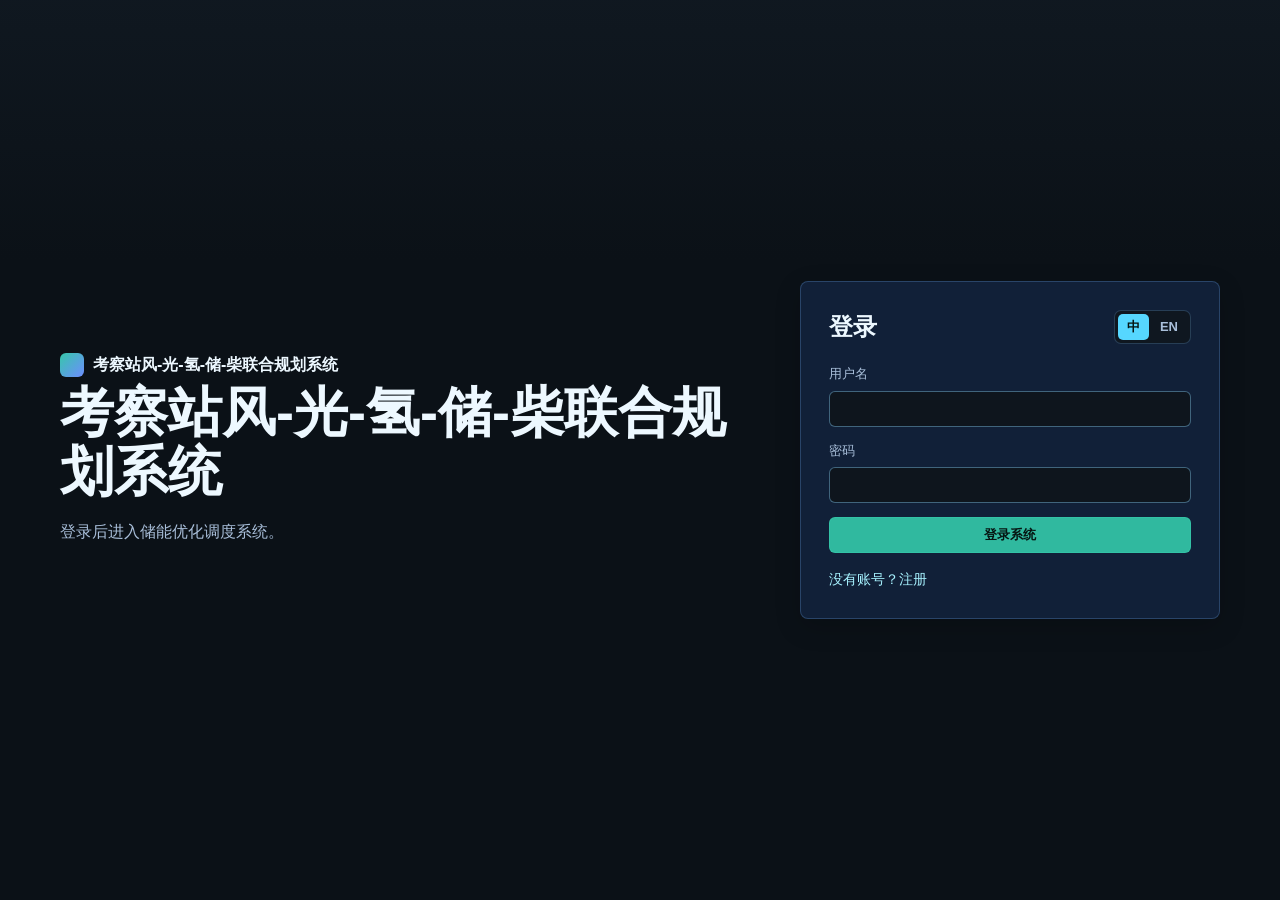
==== commit 6d298a30: "完善首页配置与结果任务界面" ====
--- a/batch.html
+++ b/batch.html
@@ -7,8 +7,8 @@
   <link rel="icon" href="data:,">
   <link rel="stylesheet" href="assets/app.css">
 </head>
-<body>
-  <main class="app-shell">
+<body class="batch-page">
+  <main class="app-shell batch-shell">
     <header class="topbar">
       <a class="brand" href="index.html" data-i18n="brand">储能优化调度系统</a>
       <nav class="main-nav" aria-label="主功能导航">
@@ -28,33 +28,43 @@
       </div>
     </header>
 
-    <section class="workspace">
+    <section class="workspace batch-workbench">
       <div id="batchError" class="status-error" hidden></div>
-      <section class="command-panel">
-        <div class="task-board-toolbar">
-          <div class="task-type-tabs" role="tablist" aria-label="任务类型切换">
-            <button class="task-type-tab active" type="button" data-task-page="optimization" role="tab" aria-selected="true">优化求解任务</button>
-            <button class="task-type-tab" type="button" data-task-page="verification" role="tab" aria-selected="false">方案校核任务</button>
+      <section class="batch-task-panel" aria-labelledby="batchTaskTitle">
+        <div class="batch-task-head">
+          <div id="batchTaskTabs" class="batch-tabs" role="tablist" aria-label="批量任务类型">
+            <button class="batch-tab active" type="button" data-task-page="optimization" role="tab" aria-selected="true">
+              <span>优化求解任务</span><strong>0</strong>
+            </button>
+            <button class="batch-tab" type="button" data-task-page="verification" role="tab" aria-selected="false">
+              <span>方案校核任务</span><strong>0</strong>
+            </button>
+            <button class="batch-tab" type="button" data-task-page="all" role="tab" aria-selected="false">
+              <span>全部任务</span><strong>0</strong>
+            </button>
+          </div>
+          <div class="batch-head-actions">
+            <span id="batchLastUpdated" class="batch-last-updated">尚未刷新</span>
+            <button id="refreshTasks" class="small" type="button" data-i18n="common.refresh">刷新</button>
           </div>
         </div>
-      </section>
 
-      <section class="main-panel">
-        <div class="panel-head">
-          <h2 data-i18n="batch.queue">任务队列</h2>
-          <button id="refreshTasks" class="small" type="button" data-i18n="common.refresh">刷新</button>
+        <div class="batch-filter-row">
+          <h1 id="batchTaskTitle">优化求解任务</h1>
+          <label id="batchSchemeFilterWrap" class="batch-scheme-filter" hidden>
+            <span>方案名称</span>
+            <select id="batchSchemeFilter" aria-label="按方案名称筛选"></select>
+          </label>
+          <div id="batchSummary" class="batch-summary" aria-label="任务状态汇总"></div>
         </div>
-        <section id="optimizationTaskSection" class="task-section active" data-task-section="optimization">
-          <div id="optimizationTaskTable" class="data-table"></div>
-        </section>
-        <section id="verificationTaskSection" class="task-section" data-task-section="verification" hidden>
-          <div id="verificationTaskTable" class="data-table"></div>
-        </section>
+
+        <div id="batchTaskTable" class="data-table batch-task-table-shell"></div>
       </section>
     </section>
   </main>
   <script src="assets/common.js"></script>
   <script src="assets/i18n.js"></script>
+  <script src="assets/theme.js"></script>
   <script src="assets/auth.js"></script>
   <script src="assets/batch.js"></script>
 </body>
--- a/assets/app.css
+++ b/assets/app.css
@@ -418,7 +418,9 @@
 .task-item span { color: var(--muted); font-size: 13px; }
 .scheme-item strong,
 .scheme-item span,
-.scheme-item small {
+.scheme-item small,
+.task-item strong,
+.task-item span {
   min-width: 0;
   max-width: 100%;
   overflow: hidden;
@@ -1020,6 +1022,138 @@
   color: var(--text);
 }
 
+.dispatch-panel {
+  display: grid;
+  gap: 12px;
+}
+
+.dispatch-toolbar {
+  display: grid;
+  grid-template-columns: minmax(230px, 1fr) repeat(3, minmax(170px, .55fr)) auto;
+  gap: 10px;
+  align-items: end;
+}
+
+.dispatch-toolbar label {
+  display: grid;
+  gap: 6px;
+  color: var(--muted);
+  font-size: 12px;
+  min-width: 0;
+}
+
+.dispatch-toolbar input,
+.dispatch-toolbar select {
+  width: 100%;
+}
+
+.dispatch-status {
+  min-height: 58px;
+  display: grid;
+  align-content: center;
+  gap: 3px;
+  padding: 10px 12px;
+  border: 1px solid var(--line);
+  border-radius: 8px;
+  background: var(--panel-3);
+}
+
+.dispatch-status strong {
+  font-size: 14px;
+}
+
+.dispatch-status span {
+  min-width: 0;
+  color: var(--muted);
+  font-size: 12px;
+  overflow: hidden;
+  text-overflow: ellipsis;
+  white-space: nowrap;
+}
+
+.dispatch-actions {
+  display: flex;
+  flex-wrap: wrap;
+  justify-content: flex-end;
+  gap: 8px;
+  min-width: 260px;
+}
+
+.dispatch-table {
+  max-height: 430px;
+}
+
+.dispatch-table table {
+  min-width: 2100px;
+}
+
+.dispatch-table th {
+  white-space: nowrap;
+}
+
+.dispatch-table td {
+  min-width: 118px;
+  padding: 5px 6px;
+}
+
+.dispatch-table input,
+.dispatch-table select {
+  width: 100%;
+  min-height: 30px;
+  padding: 4px 7px;
+  font-size: 12px;
+}
+
+.readonly-cell {
+  display: inline-flex;
+  align-items: center;
+  min-height: 30px;
+  color: var(--muted);
+  font-variant-numeric: tabular-nums;
+}
+
+.verification-curve-panel {
+  margin: 0 0 16px;
+  padding: 12px;
+  border: 1px solid var(--line);
+  border-radius: 8px;
+  background: var(--panel-3);
+}
+
+.verification-curve-tabs {
+  display: flex;
+  flex-wrap: wrap;
+  justify-content: flex-end;
+  gap: 6px;
+}
+
+.verification-curve-tabs button {
+  min-height: 30px;
+  padding: 5px 10px;
+  color: var(--muted);
+  background: #101a23;
+}
+
+.verification-curve-tabs button.active {
+  border-color: rgba(54, 199, 170, .72);
+  background: var(--accent);
+  color: #061512;
+}
+
+.verification-curve-svg {
+  width: 100%;
+  height: clamp(260px, 32vh, 380px);
+  margin-top: 10px;
+  border: 1px solid var(--line);
+  border-radius: 8px;
+  background: #0f1720;
+}
+
+.verification-curve-legend text {
+  fill: var(--muted);
+  font-size: 11px;
+}
+
 .batch-form {
   display: grid;
   grid-template-columns: minmax(260px, .55fr) minmax(0, 1fr);
@@ -1426,12 +1560,32 @@
   transform: translate(-50%, -50%);
   white-space: nowrap;
 }
+
 .optimization-overview-table,
 .green-result-table,
 .safety-result-table {
   flex: 1 1 auto;
   min-height: 0;
   overflow: auto;
+}
+
+.optimization-overview-table table,
+.green-result-table table,
+.safety-result-table table {
+  min-width: 0;
+  table-layout: fixed;
+}
+
+.optimization-overview-table th,
+.green-result-table th,
+.safety-result-table th {
+  width: 48%;
+}
+
+.optimization-overview-table td,
+.green-result-table td,
+.safety-result-table td {
+  overflow-wrap: anywhere;
 }
 .green-result-layout,
 .safety-result-layout {
@@ -1556,6 +1710,213 @@
 }
 .optimization-curve-fallback {
   height: 100%;
+}
+.result-file-list {
+  flex: 0 0 auto;
+  display: grid;
+  grid-template-columns: repeat(auto-fit, minmax(170px, 1fr));
+  gap: 8px;
+  margin-top: 10px;
+}
+.result-file-list.empty {
+  display: block;
+  padding: 9px 10px;
+  border: 1px solid var(--line);
+  border-radius: 8px;
+  color: var(--muted);
+  background: var(--panel-3);
+}
+.result-file-link {
+  min-width: 0;
+  display: grid;
+  gap: 3px;
+  padding: 9px 10px;
+  border: 1px solid var(--line);
+  border-radius: 8px;
+  background: var(--panel-3);
+  color: var(--text);
+  text-decoration: none;
+}
+.result-file-link:hover,
+.result-file-link:focus-visible {
+  outline: none;
+  border-color: rgba(54, 199, 170, .62);
+  background: rgba(54, 199, 170, .10);
+}
+.result-file-link span,
+.result-file-link em {
+  min-width: 0;
+  overflow: hidden;
+  text-overflow: ellipsis;
+  white-space: nowrap;
+}
+.result-file-link span {
+  font-size: 12px;
+  font-weight: 850;
+}
+.result-file-link em {
+  color: var(--muted);
+  font-size: 11px;
+  font-style: normal;
+}
+.curve-list-header {
+  display: grid;
+  grid-template-columns: repeat(4, max-content);
+  align-items: baseline;
+  gap: 4px 6px;
+  margin-bottom: 10px;
+  padding: 8px 9px;
+  border: 1px solid var(--line);
+  border-radius: 8px;
+  background: var(--panel-2);
+  color: var(--muted);
+  font-size: 12px;
+}
+.curve-list-header strong {
+  color: var(--text);
+  font-size: 16px;
+}
+.curve-list-items {
+  display: grid;
+  gap: 6px;
+}
+.curve-item {
+  min-width: 0;
+  width: 100%;
+  display: grid;
+  grid-template-columns: minmax(0, 1fr) max-content;
+  align-items: center;
+  gap: 8px;
+  padding: 8px 9px;
+  border: 1px solid var(--line);
+  border-radius: 8px;
+  background: var(--panel-2);
+  color: var(--text);
+  text-align: left;
+  box-shadow: none;
+}
+.curve-item:hover,
+.curve-item:focus-visible,
+.curve-item.active {
+  outline: none;
+  border-color: rgba(54, 199, 170, .62);
+  background: rgba(54, 199, 170, .12);
+}
+.curve-item.active {
+  box-shadow: inset 3px 0 0 var(--accent);
+}
+.curve-item span,
+.curve-item em {
+  min-width: 0;
+  overflow: hidden;
+  text-overflow: ellipsis;
+  white-space: nowrap;
+}
+.curve-item span {
+  font-size: 12px;
+  font-weight: 820;
+}
+.curve-item em {
+  color: var(--muted);
+  font-size: 11px;
+  font-style: normal;
+}
+.curve-chart-shell {
+  min-width: 720px;
+  min-height: 100%;
+  display: grid;
+  grid-template-rows: auto minmax(360px, 1fr);
+  gap: 10px;
+  padding: 12px;
+  border: 1px solid var(--line);
+  border-radius: 8px;
+  background: var(--panel-2);
+}
+.curve-chart-toolbar {
+  display: grid;
+  grid-template-columns: minmax(0, 1fr) auto;
+  align-items: end;
+  gap: 10px;
+}
+.curve-chart-title {
+  min-width: 0;
+  display: grid;
+  gap: 3px;
+}
+.curve-chart-title h2 {
+  margin: 0;
+  overflow: hidden;
+  text-overflow: ellipsis;
+  white-space: nowrap;
+}
+.curve-chart-title span,
+.curve-chart-stats span {
+  color: var(--muted);
+  font-size: 12px;
+  font-weight: 760;
+}
+.curve-chart-stats {
+  display: flex;
+  gap: 8px;
+  flex-wrap: wrap;
+  justify-content: flex-end;
+}
+.curve-chart-stats span {
+  padding: 3px 7px;
+  border: 1px solid var(--line);
+  border-radius: 999px;
+  background: var(--panel-3);
+  white-space: nowrap;
+}
+.curve-svg {
+  width: 100%;
+  min-height: 360px;
+  border: 1px solid var(--line);
+  border-radius: 8px;
+  background: #0f1720;
+}
+.curve-plot-bg {
+  fill: rgba(255, 255, 255, .025);
+}
+.curve-grid-line {
+  stroke: rgba(139, 155, 172, .18);
+  stroke-width: 1;
+}
+.curve-grid-line.vertical {
+  stroke-dasharray: 4 6;
+}
+.curve-axis-label {
+  fill: var(--muted);
+  font-size: 12px;
+}
+.curve-line-shadow,
+.curve-line {
+  fill: none;
+  stroke-linecap: round;
+  stroke-linejoin: round;
+}
+.curve-line-shadow {
+  stroke: rgba(0, 0, 0, .36);
+  stroke-width: 7;
+}
+.curve-line {
+  stroke: var(--accent);
+  stroke-width: 3;
+}
+.curve-last-point {
+  fill: #fff;
+  stroke: var(--accent);
+  stroke-width: 3;
+}
+.curve-empty {
+  min-height: 220px;
+  display: grid;
+  place-items: center;
+  border: 1px solid var(--line);
+  border-radius: 8px;
+  background: var(--panel-2);
+  color: var(--muted);
+  font-weight: 800;
 }
 .status-pill {
   display: inline-flex;
@@ -2301,3 +2662,2148 @@
     width: 100%;
   }
 }
+
+/* Unified product UI system override
+   Workbench-style visual language for dispatch, computation, and verification screens. */
+:root {
+  color-scheme: dark;
+  --bg: #0b1117;
+  --bg-2: #101820;
+  --panel: #121b24;
+  --panel-2: #17222d;
+  --panel-3: #0f1720;
+  --text: #e8eef4;
+  --muted: #9aa8b6;
+  --muted-2: #71808f;
+  --line: rgba(139, 155, 172, .20);
+  --line-strong: rgba(155, 171, 189, .34);
+  --accent: #36c7aa;
+  --accent-strong: #7de5d0;
+  --accent-soft: rgba(54, 199, 170, .12);
+  --focus: rgba(54, 199, 170, .28);
+  --danger: #ff7b72;
+  --warning: #f4b860;
+  --ok: #67d391;
+  --queued: #72a7ff;
+  --shadow: 0 18px 44px rgba(0, 0, 0, .28);
+  --shadow-soft: 0 8px 26px rgba(0, 0, 0, .18);
+  --radius: 8px;
+  --radius-sm: 6px;
+  --control-h: 36px;
+  font-family: "Microsoft YaHei UI", "Microsoft YaHei", "Segoe UI", Arial, sans-serif;
+}
+
+html {
+  background: var(--bg);
+}
+
+body {
+  background:
+    linear-gradient(180deg, rgba(16, 24, 32, .96), rgba(11, 17, 23, 1) 260px),
+    var(--bg);
+  color: var(--text);
+  font-size: 14px;
+  line-height: 1.5;
+}
+
+body::before {
+  display: none;
+}
+
+button,
+.button,
+input,
+select,
+textarea {
+  min-height: var(--control-h);
+  border-radius: var(--radius-sm);
+  font-size: 13px;
+  letter-spacing: 0;
+}
+
+button,
+.button {
+  border-color: var(--line-strong);
+  background: #18232e;
+  color: var(--text);
+  font-weight: 650;
+  box-shadow: none;
+  transition: background .14s ease, border-color .14s ease, color .14s ease, transform .14s ease;
+}
+
+button:hover,
+.button:hover {
+  border-color: rgba(125, 229, 208, .62);
+  background: #1d2b37;
+}
+
+button:focus-visible,
+.button:focus-visible,
+input:focus,
+select:focus,
+textarea:focus {
+  outline: 3px solid var(--focus);
+  outline-offset: 1px;
+  border-color: var(--accent);
+}
+
+button:disabled {
+  opacity: .45;
+  transform: none;
+}
+
+.primary {
+  border-color: rgba(54, 199, 170, .68);
+  background: #30b99f;
+  color: #061512;
+  font-weight: 800;
+}
+
+.primary:hover {
+  border-color: rgba(125, 229, 208, .82);
+  background: #48d2b7;
+  color: #061512;
+}
+
+.danger {
+  border-color: rgba(255, 123, 114, .42);
+  background: rgba(255, 123, 114, .10);
+  color: #ff9b94;
+}
+
+.danger:hover {
+  border-color: rgba(255, 123, 114, .72);
+  background: rgba(255, 123, 114, .16);
+}
+
+.small {
+  min-height: 30px;
+  padding: 5px 10px;
+  font-size: 12px;
+}
+
+input,
+select,
+textarea {
+  border-color: var(--line-strong);
+  background: #0e151d;
+  color: var(--text);
+}
+
+input::placeholder,
+textarea::placeholder {
+  color: var(--muted-2);
+}
+
+.app-shell {
+  width: min(1520px, calc(100vw - 40px));
+  padding: 16px 0 36px;
+}
+
+.topbar {
+  min-height: 58px;
+  gap: 14px;
+  margin-bottom: 16px;
+  padding: 0 2px;
+  border-bottom-color: var(--line);
+  background: rgba(11, 17, 23, .86);
+  backdrop-filter: blur(16px);
+}
+
+.brand {
+  gap: 9px;
+  font-size: 16px;
+  font-weight: 800;
+}
+
+.brand::before {
+  width: 24px;
+  height: 24px;
+  border-radius: 6px;
+  background:
+    linear-gradient(135deg, #36c7aa, #6d8dff);
+  box-shadow: none;
+}
+
+.main-nav {
+  gap: 2px;
+}
+
+.main-nav a {
+  min-height: 34px;
+  display: inline-flex;
+  align-items: center;
+  padding: 7px 10px;
+  border-radius: var(--radius-sm);
+  color: var(--muted);
+  font-size: 13px;
+  font-weight: 650;
+}
+
+.main-nav a.active,
+.main-nav a:hover {
+  color: var(--text);
+  background: var(--accent-soft);
+  box-shadow: inset 0 0 0 1px rgba(54, 199, 170, .22);
+}
+
+.language-switch {
+  border-color: var(--line);
+  background: #0f1720;
+}
+
+.language-switch button {
+  min-height: 26px;
+  border-radius: 5px;
+  color: var(--muted);
+}
+
+.language-switch button.active {
+  background: var(--accent);
+  color: #061512;
+}
+
+.user-status {
+  color: var(--muted);
+  font-size: 12px;
+}
+
+.user-status em,
+.auth-links a {
+  color: var(--accent-strong);
+}
+
+.home-lead,
+.status-board,
+.feature-strip,
+.side-panel,
+.main-panel,
+.command-panel,
+.compute-config-panel,
+.optimization-workspace > .scheme-rail,
+.optimization-command-card,
+.optimization-result-card,
+.overview-table-card,
+.composition-bar-card,
+.green-chart-card,
+.safety-chart-card,
+.metric,
+.bar-group,
+.auth-card,
+.modal-dialog {
+  border: 1px solid var(--line);
+  border-radius: var(--radius);
+  background: var(--panel);
+  box-shadow: var(--shadow-soft);
+  backdrop-filter: none;
+}
+
+.side-panel,
+.main-panel,
+.command-panel {
+  padding: 16px;
+}
+
+.workspace {
+  gap: 16px;
+}
+
+.two-column {
+  grid-template-columns: 300px minmax(0, 1fr);
+}
+
+h1,
+h2,
+h3 {
+  color: var(--text);
+  font-weight: 800;
+}
+
+h1 {
+  font-size: 24px;
+  line-height: 1.25;
+}
+
+h2 {
+  font-size: 18px;
+  line-height: 1.35;
+}
+
+h3 {
+  font-size: 15px;
+  line-height: 1.4;
+}
+
+.section-label,
+.sheet-meta,
+.scheme-empty,
+#saveHint {
+  color: var(--muted);
+}
+
+.panel-head,
+.scheme-summary {
+  gap: 12px;
+  margin-bottom: 12px;
+}
+
+.scheme-list,
+.task-list,
+.checkbox-list,
+.comparison-list {
+  gap: 8px;
+}
+
+.scheme-item,
+.task-item,
+.checkbox-list label,
+.comparison-item {
+  border-color: var(--line);
+  border-radius: var(--radius-sm);
+  background: var(--panel-2);
+  box-shadow: none;
+}
+
+.scheme-item:hover,
+.task-item:hover,
+.comparison-item:hover,
+.checkbox-list label:hover {
+  border-color: rgba(125, 229, 208, .42);
+  background: #1a2833;
+}
+
+.scheme-item.active,
+.task-item.active,
+.comparison-item.active {
+  border-color: rgba(54, 199, 170, .78);
+  background: rgba(54, 199, 170, .13);
+  box-shadow: inset 3px 0 0 var(--accent);
+}
+
+.scheme-tree-node {
+  border-bottom-color: rgba(139, 155, 172, .14);
+}
+
+.scheme-tree-folder:hover,
+.scheme-tree-folder:focus-visible,
+.scheme-tree-file:hover,
+.scheme-tree-file:focus-visible,
+.scheme-tree-toggle:hover,
+.scheme-tree-toggle:focus-visible,
+.compute-config-value-cell:hover,
+.compute-config-value-cell:focus-visible {
+  background: var(--accent-soft);
+}
+
+.input-config-page #schemeList {
+  border-color: var(--line);
+  background: #0f1720;
+}
+
+.sheet-tabs {
+  gap: 6px;
+  margin: 14px 0 10px;
+}
+
+.sheet-tabs button,
+.result-tab,
+.task-type-tab {
+  border-color: var(--line);
+  background: #101a23;
+  color: var(--muted);
+  font-weight: 750;
+}
+
+.sheet-tabs button.active,
+.result-tab.active,
+.task-type-tab.active {
+  border-color: rgba(54, 199, 170, .70);
+  background: var(--accent);
+  color: #061512;
+}
+
+.data-table {
+  border-color: var(--line);
+  border-radius: var(--radius);
+  background: var(--panel-3);
+}
+
+.data-table table {
+  min-width: 760px;
+}
+
+.data-table th,
+.data-table td {
+  border-color: rgba(139, 155, 172, .16);
+  padding: 7px 10px;
+  font-size: 12.5px;
+  line-height: 1.45;
+}
+
+.data-table th {
+  background: #17222d;
+  color: #dce6ee;
+  font-weight: 800;
+}
+
+.data-table tr:hover td {
+  background: rgba(54, 199, 170, .055);
+}
+
+.sheet-pager,
+.sheet-toolbar,
+.inline-form,
+.sheet-curve-panel,
+.mini-bar-chart,
+.summary-box,
+.log-box {
+  border-color: var(--line);
+  border-radius: var(--radius);
+  background: var(--panel-3);
+}
+
+.sheet-curve-chart {
+  border-color: var(--line);
+  background: #0f1720;
+}
+
+.status-error {
+  border-color: rgba(255, 123, 114, .44);
+  background: rgba(255, 123, 114, .10);
+  color: #ff9b94;
+}
+
+.status-pill,
+.result-type {
+  min-height: 24px;
+  padding: 3px 9px;
+  border: 1px solid transparent;
+  border-radius: 999px;
+  font-size: 12px;
+  font-weight: 750;
+}
+
+.status-pill.running {
+  border-color: rgba(244, 184, 96, .30);
+  background: rgba(244, 184, 96, .13);
+  color: #ffd18b;
+}
+
+.status-pill.queued,
+.result-type {
+  border-color: rgba(114, 167, 255, .30);
+  background: rgba(114, 167, 255, .14);
+  color: #9fc0ff;
+}
+
+.status-pill.done,
+.result-type.verification {
+  border-color: rgba(103, 211, 145, .32);
+  background: rgba(103, 211, 145, .13);
+  color: #95e5b0;
+}
+
+.status-pill.failed {
+  border-color: rgba(255, 123, 114, .32);
+  background: rgba(255, 123, 114, .12);
+  color: #ff9b94;
+}
+
+.metric-grid {
+  gap: 10px;
+}
+
+.metric {
+  padding: 12px;
+}
+
+.metric span,
+.status-tile span {
+  color: var(--muted);
+  font-size: 11.5px;
+  font-weight: 750;
+}
+
+.metric strong {
+  color: var(--text);
+  font-size: 19px;
+}
+
+.optimization-workspace {
+  height: calc(100vh - 92px);
+  min-height: 640px;
+  grid-template-columns: 250px minmax(0, 1fr);
+  grid-template-rows: minmax(140px, 1fr) 8px minmax(0, 1fr);
+  gap: 14px;
+}
+
+.optimization-workspace > .scheme-rail {
+  padding: 14px;
+}
+
+.scheme-list-title {
+  font-size: 16px;
+  font-weight: 800;
+}
+
+.scheme-list-items {
+  gap: 2px;
+  padding-left: 0;
+}
+
+.scheme-list-items::before,
+.optimization-workspace .scheme-item::before,
+.optimization-workspace .scheme-item::after {
+  display: none;
+}
+
+.optimization-workspace .scheme-item {
+  min-height: 34px;
+  padding: 8px 10px;
+  border: 1px solid transparent;
+  border-radius: var(--radius-sm);
+  color: var(--muted);
+}
+
+.optimization-workspace .scheme-item:hover,
+.optimization-workspace .scheme-item:focus-visible {
+  border-color: var(--line);
+  background: #1a2833;
+  color: var(--text);
+}
+
+.optimization-workspace .scheme-item.active {
+  border-color: rgba(54, 199, 170, .72);
+  background: rgba(54, 199, 170, .13);
+  color: var(--text);
+  box-shadow: inset 3px 0 0 var(--accent);
+}
+
+.scheme-list-resize-handle::before,
+.overview-column-resize-handle::before,
+.result-column-resize-handle::before {
+  background: rgba(139, 155, 172, .34);
+}
+
+.optimization-panel {
+  gap: 14px;
+}
+
+.optimization-command-card,
+.optimization-result-card {
+  padding: 14px;
+}
+
+.optimization-command-row {
+  gap: 12px;
+}
+
+.optimization-current-scheme {
+  flex-basis: 240px;
+  font-weight: 800;
+}
+
+.optimization-actions {
+  gap: 8px;
+}
+
+.optimization-actions button {
+  min-height: 34px;
+  padding: 7px 12px;
+  border-radius: var(--radius-sm);
+}
+
+.optimization-actions .queue-action {
+  border-color: rgba(114, 167, 255, .35);
+  background: rgba(114, 167, 255, .12);
+  color: #bdd1ff;
+}
+
+.optimization-status-grid {
+  gap: 8px;
+}
+
+.status-tile {
+  padding: 8px 10px;
+  border-color: var(--line);
+  border-radius: var(--radius-sm);
+  background: #0f1720;
+}
+
+.status-tile strong {
+  font-size: 14px;
+  font-weight: 800;
+}
+
+.result-tabs {
+  gap: 6px;
+  min-height: 36px;
+  margin-bottom: 12px;
+}
+
+.result-tab {
+  height: 34px;
+  border-radius: var(--radius-sm);
+  padding: 0 12px;
+}
+
+.overview-table-card h2 {
+  font-size: 16px;
+}
+
+.composition-bar-card {
+  min-height: 120px;
+}
+
+.composition-bar-track,
+.mini-bar-track,
+.bar-track {
+  background: rgba(139, 155, 172, .16);
+}
+
+.optimization-logs {
+  border-color: rgba(114, 167, 255, .26);
+  background: #08111c;
+  color: #d9e9f8;
+  font-size: 12px;
+}
+
+.log-line {
+  border-bottom-color: rgba(114, 167, 255, .12);
+}
+
+.log-line span {
+  color: #91b8ec;
+}
+
+.context-menu,
+.log-context-menu {
+  border-color: var(--line-strong);
+  border-radius: var(--radius);
+  background: #111b24;
+  box-shadow: var(--shadow);
+}
+
+.context-menu button,
+.log-context-menu button {
+  border-radius: var(--radius-sm);
+  color: var(--text);
+}
+
+.context-menu button:hover,
+.log-context-menu button:hover,
+.context-menu button:focus-visible,
+.log-context-menu button:focus-visible {
+  background: var(--accent-soft);
+}
+
+.modal-backdrop {
+  background: rgba(3, 7, 11, .66);
+}
+
+.modal-dialog {
+  background: #121b24;
+}
+
+.auth-shell {
+  gap: 36px;
+}
+
+.auth-hero h1 {
+  font-size: clamp(34px, 4.6vw, 54px);
+}
+
+.home-screen {
+  min-height: 100vh;
+  overflow: auto;
+  background: #0b1117;
+}
+
+.home-screen::before {
+  inset: 0;
+  background-image: url("main-dashboard-bg.png");
+  background-position: center;
+  background-size: min(920px, 72vw);
+  background-repeat: no-repeat;
+  filter: saturate(.82) brightness(.48) contrast(1.02);
+  opacity: .42;
+}
+
+.home-screen::after {
+  background:
+    linear-gradient(180deg, rgba(11, 17, 23, .82), rgba(11, 17, 23, .90)),
+    radial-gradient(circle at 50% 42%, rgba(54, 199, 170, .18), transparent 38%);
+}
+
+.home-screen .home-title {
+  top: clamp(48px, 8vh, 86px);
+  width: min(880px, calc(100vw - 64px));
+  font-size: clamp(30px, 3.3vw, 46px);
+  font-weight: 850;
+  line-height: 1.14;
+  text-shadow: none;
+}
+
+.home-user-status {
+  top: 20px;
+  right: 24px;
+  border-color: var(--line);
+  border-radius: var(--radius);
+  background: rgba(18, 27, 36, .88);
+  color: var(--muted);
+  box-shadow: var(--shadow-soft);
+}
+
+.home-language-switch {
+  top: 68px;
+  right: 24px;
+}
+
+.home-feature-grid {
+  top: 52%;
+  width: min(980px, calc(100vw - 120px));
+  min-height: auto;
+  gap: 14px;
+  padding: 0;
+  transform: translate(-50%, -34%);
+}
+
+.home-feature-grid::before,
+.home-feature-grid::after,
+.home-feature-entry::before,
+.home-feature-entry::after {
+  display: none;
+}
+
+.home-feature-entry {
+  min-height: 154px;
+  gap: 14px;
+  padding: 22px;
+  border-color: var(--line);
+  border-radius: var(--radius);
+  background: rgba(18, 27, 36, .92);
+  box-shadow: var(--shadow-soft);
+}
+
+.home-feature-entry:hover,
+.home-feature-entry:focus-visible {
+  transform: translateY(-3px);
+  border-color: rgba(125, 229, 208, .60);
+  background: #17232e;
+  box-shadow: 0 16px 40px rgba(0, 0, 0, .26);
+}
+
+.home-screen .feature-icon {
+  width: 58px;
+  height: 58px;
+  padding: 10px;
+  border: 1px solid rgba(54, 199, 170, .30);
+  border-radius: var(--radius);
+  background: rgba(54, 199, 170, .10);
+  color: var(--accent-strong);
+  filter: none;
+}
+
+.home-screen .feature-icon svg {
+  stroke-width: 2.2;
+  fill: none;
+}
+
+.home-feature-entry strong {
+  color: var(--text);
+  font-size: 18px;
+  font-weight: 800;
+  text-shadow: none;
+}
+
+.home-feature-grid .home-feature-entry:nth-last-child(2):nth-child(3n + 1) {
+  grid-column: 1 / 2;
+  transform: translateX(calc(50% + 7px));
+}
+
+.home-feature-grid .home-feature-entry:nth-last-child(1):nth-child(3n + 2) {
+  grid-column: 2 / 3;
+  transform: translateX(calc(50% + 7px));
+}
+
+.home-feature-grid .home-feature-entry:nth-last-child(2):nth-child(3n + 1):hover,
+.home-feature-grid .home-feature-entry:nth-last-child(2):nth-child(3n + 1):focus-visible,
+.home-feature-grid .home-feature-entry:nth-last-child(1):nth-child(3n + 2):hover,
+.home-feature-grid .home-feature-entry:nth-last-child(1):nth-child(3n + 2):focus-visible {
+  transform: translateX(calc(50% + 7px)) translateY(-3px);
+}
+
+.composition-bar-card.empty .composition-bar-summary-dot {
+  background: var(--muted-2) !important;
+}
+
+.composition-bar-card.empty .composition-bar-track {
+  opacity: .58;
+}
+
+.composition-bar-card.empty .composition-bar-segment {
+  width: 100% !important;
+  background: linear-gradient(90deg, rgba(139, 155, 172, .26), rgba(139, 155, 172, .14)) !important;
+}
+
+.composition-bar-card.empty .composition-bar-segment span {
+  background: transparent;
+  color: var(--muted);
+}
+
+.mini-bar-item.empty .mini-bar-value,
+.mini-bar-item.empty .mini-bar-label {
+  color: var(--muted);
+}
+
+.mini-bar-item.empty .mini-bar-track span {
+  background: rgba(139, 155, 172, .32) !important;
+}
+
+.batch-page {
+  height: 100vh;
+  overflow: hidden;
+}
+
+.batch-page .batch-shell {
+  width: 100%;
+  max-width: none;
+  height: 100vh;
+  padding: 14px 18px 18px;
+  display: flex;
+  flex-direction: column;
+  overflow: hidden;
+}
+
+.batch-page .topbar {
+  flex: 0 0 auto;
+}
+
+.batch-page .batch-workbench {
+  flex: 1 1 auto;
+  min-height: 0;
+  display: flex;
+  flex-direction: column;
+  gap: 12px;
+  overflow: hidden;
+}
+
+.batch-task-panel {
+  flex: 1 1 auto;
+  min-width: 0;
+  min-height: 0;
+  height: 100%;
+  padding: 16px;
+  border: 1px solid var(--line);
+  border-radius: var(--radius);
+  background: var(--panel);
+  box-shadow: var(--shadow-soft);
+  display: grid;
+  grid-template-rows: auto auto minmax(0, 1fr);
+  gap: 12px;
+  overflow: hidden;
+}
+
+.batch-task-head {
+  min-width: 0;
+  display: flex;
+  align-items: center;
+  justify-content: space-between;
+  gap: 12px;
+}
+
+.batch-tabs {
+  min-width: 0;
+  max-width: 100%;
+  display: flex;
+  flex-wrap: wrap;
+  gap: 8px;
+}
+
+.batch-tab {
+  min-width: 138px;
+  min-height: 36px;
+  padding: 6px 12px;
+  border-color: var(--line);
+  background: #101a23;
+  color: var(--muted);
+  font-weight: 800;
+}
+
+.batch-tab.active {
+  border-color: rgba(54, 199, 170, .70);
+  background: var(--accent);
+  color: #061512;
+}
+
+.batch-tab strong {
+  min-width: 24px;
+  height: 22px;
+  padding: 2px 7px;
+  border-radius: 999px;
+  display: inline-flex;
+  align-items: center;
+  justify-content: center;
+  background: rgba(255, 255, 255, .11);
+  color: currentColor;
+  font-size: 12px;
+}
+
+.batch-head-actions {
+  display: flex;
+  align-items: center;
+  justify-content: flex-end;
+  gap: 10px;
+}
+
+.batch-last-updated {
+  color: var(--muted);
+  font-size: 12px;
+  white-space: nowrap;
+}
+
+.batch-filter-row {
+  min-width: 0;
+  min-height: 42px;
+  display: flex;
+  align-items: center;
+  gap: 14px;
+}
+
+.batch-filter-row h1 {
+  min-width: 0;
+  font-size: 18px;
+}
+
+.batch-scheme-filter {
+  display: inline-flex;
+  align-items: center;
+  gap: 8px;
+  color: var(--muted);
+  font-size: 13px;
+  font-weight: 750;
+}
+
+.batch-scheme-filter select {
+  width: min(230px, 32vw);
+}
+
+.batch-summary {
+  margin-left: auto;
+  min-width: 0;
+  display: flex;
+  justify-content: flex-end;
+  gap: 8px;
+  flex-wrap: wrap;
+}
+
+.batch-summary span {
+  min-height: 30px;
+  padding: 4px 9px;
+  border: 1px solid var(--line);
+  border-radius: var(--radius-sm);
+  background: #0f1720;
+  display: inline-flex;
+  align-items: center;
+  gap: 7px;
+}
+
+.batch-summary em {
+  color: var(--muted);
+  font-size: 12px;
+  font-style: normal;
+  font-weight: 750;
+}
+
+.batch-summary strong {
+  color: var(--text);
+  font-size: 13px;
+}
+
+.batch-task-table-shell {
+  width: 100%;
+  min-width: 0;
+  min-height: 0;
+  height: 100%;
+  overflow: auto;
+  border-color: rgba(139, 155, 172, .22);
+  background: #0f1720;
+}
+
+.batch-task-table {
+  min-width: 1160px;
+  table-layout: fixed;
+}
+
+.batch-task-table th {
+  top: 0;
+  z-index: 2;
+  height: 38px;
+  background: #17222d;
+  white-space: nowrap;
+}
+
+.batch-task-table td {
+  height: 54px;
+  vertical-align: middle;
+}
+
+.batch-col-scheme { width: 155px; }
+.batch-col-result { width: 165px; }
+.batch-col-actions { width: 165px; }
+.batch-col-status { width: 95px; }
+.batch-col-process { width: 80px; }
+.batch-col-time { width: 130px; }
+.batch-col-elapsed { width: 110px; }
+.batch-col-log { width: 130px; }
+
+.batch-cell-main,
+.batch-cell-sub,
+.batch-log-cell {
+  min-width: 0;
+  overflow: hidden;
+  text-overflow: ellipsis;
+  white-space: nowrap;
+}
+
+.batch-cell-main {
+  color: var(--text);
+  font-weight: 760;
+}
+
+.batch-cell-sub {
+  margin-top: 2px;
+  color: var(--muted);
+  font-size: 11.5px;
+}
+
+.batch-actions-cell {
+  min-width: 190px;
+}
+
+.batch-row-actions {
+  display: flex;
+  align-items: center;
+  gap: 6px;
+  flex-wrap: nowrap;
+}
+
+.batch-row-actions button {
+  min-width: 48px;
+  padding-inline: 8px;
+}
+
+.batch-log-cell {
+  color: var(--muted);
+}
+
+.batch-empty {
+  height: 100%;
+  min-height: 260px;
+  display: grid;
+  place-items: center;
+  color: var(--muted);
+  font-weight: 750;
+}
+
+.comparison-page {
+  height: 100vh;
+  overflow: hidden;
+}
+
+.comparison-page .comparison-shell {
+  width: 100%;
+  max-width: none;
+  height: 100vh;
+  padding: 14px 18px 18px;
+  display: flex;
+  flex-direction: column;
+  overflow: hidden;
+}
+
+.comparison-page .topbar {
+  flex: 0 0 auto;
+}
+
+.comparison-workbench {
+  flex: 1 1 auto;
+  min-height: 0;
+  display: grid;
+  grid-template-rows: auto minmax(0, 1fr);
+  gap: 12px;
+  overflow: hidden;
+}
+
+.comparison-picker-panel,
+.comparison-result-panel,
+.comparison-mode-panel,
+.comparison-main-panel {
+  min-width: 0;
+  border: 1px solid var(--line);
+  border-radius: var(--radius);
+  background: var(--panel);
+  box-shadow: var(--shadow-soft);
+}
+
+.comparison-picker-panel {
+  padding: 14px 16px;
+  display: grid;
+  gap: 12px;
+}
+
+.comparison-picker-head {
+  display: flex;
+  align-items: center;
+  justify-content: space-between;
+  gap: 14px;
+}
+
+.comparison-picker-head h1 {
+  font-size: 18px;
+}
+
+.comparison-slot-rail {
+  min-width: 0;
+  display: grid;
+  grid-auto-flow: column;
+  grid-auto-columns: minmax(230px, 280px);
+  gap: 10px;
+  overflow-x: auto;
+  padding-bottom: 2px;
+}
+
+.comparison-slot {
+  min-width: 0;
+  padding: 10px;
+  border: 1px solid var(--line);
+  border-radius: var(--radius-sm);
+  background: #0f1720;
+  display: grid;
+  gap: 8px;
+}
+
+.comparison-slot-head {
+  display: flex;
+  justify-content: space-between;
+  gap: 8px;
+  align-items: center;
+}
+
+.comparison-slot-head strong {
+  color: var(--text);
+  font-size: 13px;
+}
+
+.comparison-slot-actions {
+  display: inline-flex;
+  gap: 4px;
+}
+
+.comparison-slot-actions button {
+  width: 26px;
+  min-width: 26px;
+  min-height: 26px;
+  padding: 0;
+}
+
+.comparison-slot select {
+  width: 100%;
+}
+
+.comparison-slot span {
+  min-width: 0;
+  overflow: hidden;
+  text-overflow: ellipsis;
+  white-space: nowrap;
+  color: var(--muted);
+  font-size: 12px;
+}
+
+.comparison-result-panel {
+  min-height: 0;
+  padding: 0;
+  display: grid;
+  grid-template-columns: 280px minmax(0, 1fr);
+  gap: 12px;
+  border: 0;
+  background: transparent;
+  box-shadow: none;
+}
+
+.comparison-mode-panel,
+.comparison-main-panel {
+  min-height: 0;
+  padding: 14px;
+  display: flex;
+  flex-direction: column;
+  overflow: hidden;
+}
+
+.comparison-mode-panel h2 {
+  margin-bottom: 12px;
+  font-size: 17px;
+}
+
+.comparison-scope-tabs,
+.comparison-render-tabs {
+  display: grid;
+  gap: 7px;
+  margin-bottom: 12px;
+}
+
+.comparison-scope-tabs {
+  grid-template-columns: 1fr;
+}
+
+.comparison-render-tabs {
+  grid-template-columns: repeat(3, minmax(0, 1fr));
+}
+
+.comparison-scope-tabs button,
+.comparison-render-tabs button,
+.comparison-metric-list button {
+  border-color: var(--line);
+  background: #101a23;
+  color: var(--muted);
+  font-weight: 750;
+}
+
+.comparison-scope-tabs button.active,
+.comparison-render-tabs button.active,
+.comparison-metric-list button.active {
+  border-color: rgba(54, 199, 170, .70);
+  background: var(--accent);
+  color: #061512;
+}
+
+.comparison-metric-list {
+  min-height: 0;
+  display: grid;
+  gap: 7px;
+  overflow: auto;
+}
+
+.comparison-metric-list button {
+  min-height: 38px;
+  justify-content: space-between;
+  text-align: left;
+}
+
+.comparison-metric-list span {
+  min-width: 0;
+  overflow: hidden;
+  text-overflow: ellipsis;
+  white-space: nowrap;
+}
+
+.comparison-metric-list em {
+  color: currentColor;
+  opacity: .68;
+  font-size: 11px;
+  font-style: normal;
+}
+
+.comparison-toolbar {
+  flex: 0 0 auto;
+  display: flex;
+  align-items: flex-start;
+  justify-content: space-between;
+  gap: 14px;
+  margin-bottom: 12px;
+}
+
+.comparison-toolbar h2 {
+  font-size: 18px;
+}
+
+.comparison-legend {
+  min-width: 0;
+  display: flex;
+  justify-content: flex-end;
+  gap: 8px;
+  flex-wrap: wrap;
+}
+
+.comparison-legend span {
+  max-width: 180px;
+  min-height: 26px;
+  padding: 4px 8px;
+  border: 1px solid var(--line);
+  border-radius: 999px;
+  background: #0f1720;
+  color: var(--muted);
+  font-size: 12px;
+  display: inline-flex;
+  align-items: center;
+  gap: 6px;
+  overflow: hidden;
+  text-overflow: ellipsis;
+  white-space: nowrap;
+}
+
+.comparison-legend i {
+  width: 8px;
+  height: 8px;
+  border-radius: 999px;
+  flex: 0 0 auto;
+}
+
+.comparison-output {
+  flex: 1 1 auto;
+  min-height: 0;
+  overflow: auto;
+}
+
+.comparison-table-output table {
+  min-width: 960px;
+}
+
+.comparison-table-output tr.selected-row td,
+.comparison-table-output tr.selected-row th {
+  background: rgba(54, 199, 170, .08);
+}
+
+.comparison-chart-output {
+  border: 1px solid var(--line);
+  border-radius: var(--radius);
+  background: #0f1720;
+}
+
+.comparison-svg {
+  width: 100%;
+  min-width: 820px;
+  height: 100%;
+  min-height: 420px;
+  display: block;
+}
+
+.comparison-chart-bg {
+  fill: #0f1720;
+}
+
+.comparison-grid {
+  stroke: rgba(139, 155, 172, .18);
+  stroke-width: 1;
+}
+
+.comparison-grid.vertical {
+  stroke-dasharray: 3 5;
+}
+
+.comparison-axis,
+.comparison-x-label,
+.comparison-point-label,
+.comparison-chart-title {
+  fill: var(--muted);
+  font-size: 12px;
+}
+
+.comparison-chart-title {
+  fill: var(--text);
+  font-weight: 800;
+}
+
+.comparison-line-shadow {
+  fill: none;
+  stroke: rgba(0, 0, 0, .35);
+  stroke-width: 8;
+}
+
+.comparison-line {
+  fill: none;
+  stroke: var(--accent);
+  stroke-width: 3;
+  stroke-linecap: round;
+  stroke-linejoin: round;
+}
+
+.comparison-empty {
+  min-height: 180px;
+  display: grid;
+  place-items: center;
+  color: var(--muted);
+  font-weight: 750;
+  text-align: center;
+}
+
+@media (max-width: 1100px) {
+  .optimization-workspace {
+    height: auto;
+    min-height: 0;
+    grid-template-columns: 1fr;
+    grid-template-rows: auto auto;
+  }
+
+  .optimization-workspace > .scheme-rail,
+  .optimization-workspace > .optimization-panel {
+    grid-column: 1;
+    grid-row: auto;
+  }
+
+  .optimization-workspace > .scheme-rail {
+    max-height: 280px;
+  }
+
+  .optimization-command-row {
+    flex-wrap: wrap;
+  }
+
+  .optimization-status-grid {
+    flex-basis: 100%;
+  }
+
+  .dispatch-toolbar {
+    grid-template-columns: 1fr 1fr;
+  }
+
+  .dispatch-actions {
+    justify-content: flex-start;
+    min-width: 0;
+  }
+
+  .green-result-layout,
+  .safety-result-layout,
+  .optimization-overview-grid {
+    grid-template-columns: 1fr;
+  }
+
+  .overview-column-resize-handle,
+  .result-column-resize-handle {
+    display: none;
+  }
+
+  .comparison-result-panel {
+    grid-template-columns: 1fr;
+    grid-template-rows: auto minmax(520px, 1fr);
+  }
+
+  .comparison-mode-panel {
+    max-height: 280px;
+  }
+
+  .comparison-scope-tabs {
+    grid-template-columns: repeat(5, minmax(0, 1fr));
+  }
+}
+
+@media (max-width: 1000px) {
+  .app-shell {
+    width: min(100vw - 24px, 1520px);
+  }
+
+  .topbar {
+    position: static;
+    align-items: flex-start;
+    flex-direction: column;
+    padding-bottom: 12px;
+  }
+
+  .topbar-tools {
+    width: 100%;
+    justify-content: space-between;
+    flex-wrap: wrap;
+  }
+
+  .home-screen {
+    min-height: 900px;
+  }
+
+  .home-screen .home-title {
+    top: 126px;
+  }
+
+  .home-feature-grid {
+    left: 24px;
+    right: 24px;
+    top: 260px;
+    width: auto;
+    grid-template-columns: repeat(2, minmax(0, 1fr));
+    transform: none;
+  }
+
+  .home-feature-grid .home-feature-entry:nth-last-child(2):nth-child(3n + 1),
+  .home-feature-grid .home-feature-entry:nth-last-child(1):nth-child(3n + 2),
+  .home-feature-grid .home-feature-entry:nth-last-child(2):nth-child(3n + 1):hover,
+  .home-feature-grid .home-feature-entry:nth-last-child(2):nth-child(3n + 1):focus-visible,
+  .home-feature-grid .home-feature-entry:nth-last-child(1):nth-child(3n + 2):hover,
+  .home-feature-grid .home-feature-entry:nth-last-child(1):nth-child(3n + 2):focus-visible {
+    grid-column: auto;
+    transform: none;
+  }
+}
+
+@media (max-width: 720px) {
+  .app-shell {
+    width: min(100vw - 18px, 1520px);
+    padding-top: 8px;
+  }
+
+  .optimization-curve-panel.active {
+    grid-template-columns: 1fr;
+    grid-template-rows: minmax(220px, 34vh) minmax(420px, 1fr);
+  }
+
+  .optimization-curve-name-list,
+  .optimization-curve-chart {
+    width: 100%;
+  }
+
+  .curve-chart-shell {
+    min-width: 700px;
+  }
+
+  .main-nav {
+    width: 100%;
+    overflow-x: auto;
+    flex-wrap: nowrap;
+    padding-bottom: 2px;
+  }
+
+  .main-nav a {
+    flex: 0 0 auto;
+  }
+
+  .home-user-status {
+    left: 10px;
+    right: 10px;
+    top: 10px;
+  }
+
+  .home-language-switch {
+    left: 10px;
+    right: auto;
+    top: 82px;
+  }
+
+  .home-screen .home-title {
+    top: 138px;
+    width: calc(100vw - 24px);
+    font-size: clamp(25px, 8vw, 34px);
+  }
+
+  .home-feature-grid {
+    left: 10px;
+    right: 10px;
+    top: 258px;
+    grid-template-columns: 1fr;
+    gap: 10px;
+  }
+
+  .home-feature-entry {
+    min-height: 96px;
+    display: grid;
+    grid-template-columns: 58px minmax(0, 1fr);
+    justify-items: start;
+    padding: 16px;
+  }
+
+  .home-screen .feature-icon {
+    width: 50px;
+    height: 50px;
+  }
+
+  .home-feature-entry strong {
+    white-space: normal;
+  }
+
+  .optimization-status-grid,
+  .metric-grid {
+    grid-template-columns: 1fr;
+  }
+
+  .dispatch-toolbar {
+    grid-template-columns: 1fr;
+  }
+
+  .dispatch-actions button {
+    width: 100%;
+  }
+
+  .split-results {
+    grid-template-columns: 1fr;
+  }
+
+  .log-line {
+    grid-template-columns: 1fr;
+    gap: 2px;
+  }
+
+  .batch-page {
+    height: auto;
+    min-height: 100vh;
+    overflow: auto;
+  }
+
+  .batch-page .batch-shell {
+    height: auto;
+    min-height: 100vh;
+    overflow: visible;
+  }
+
+  .batch-page .batch-workbench,
+  .batch-task-panel {
+    overflow: visible;
+  }
+
+  .batch-task-head,
+  .batch-head-actions {
+    align-items: flex-start;
+    flex-direction: column;
+  }
+
+  .batch-tabs {
+    width: 100%;
+    flex-wrap: nowrap;
+    overflow-x: auto;
+    padding-bottom: 2px;
+  }
+
+  .batch-tab {
+    flex: 0 0 auto;
+  }
+
+  .batch-filter-row {
+    align-items: stretch;
+    flex-direction: column;
+  }
+
+  .batch-summary {
+    justify-content: flex-start;
+  }
+
+  .batch-scheme-filter {
+    width: 100%;
+    align-items: flex-start;
+    flex-direction: column;
+  }
+
+  .batch-scheme-filter select {
+    width: 100%;
+  }
+
+  .batch-task-table-shell {
+    min-height: 520px;
+  }
+
+  .comparison-page {
+    height: auto;
+    min-height: 100vh;
+    overflow: auto;
+  }
+
+  .comparison-page .comparison-shell {
+    height: auto;
+    min-height: 100vh;
+    overflow: visible;
+  }
+
+  .comparison-workbench,
+  .comparison-result-panel,
+  .comparison-mode-panel,
+  .comparison-main-panel {
+    overflow: visible;
+  }
+
+  .comparison-picker-head,
+  .comparison-toolbar {
+    align-items: stretch;
+    flex-direction: column;
+  }
+
+  .comparison-picker-head .summary-actions {
+    justify-content: flex-start;
+  }
+
+  .comparison-slot-rail {
+    grid-auto-columns: minmax(250px, 86vw);
+  }
+
+  .comparison-result-panel {
+    grid-template-rows: auto minmax(520px, auto);
+  }
+
+  .comparison-mode-panel {
+    max-height: none;
+  }
+
+  .comparison-scope-tabs,
+  .comparison-render-tabs {
+    grid-template-columns: 1fr;
+  }
+
+  .comparison-metric-list {
+    max-height: 260px;
+  }
+
+  .comparison-legend {
+    justify-content: flex-start;
+  }
+}
+
+:root[data-theme="aurora"] {
+  --bg: #071322;
+  --bg-2: #0b1d31;
+  --panel: #112038;
+  --panel-2: #142943;
+  --panel-3: #0b1828;
+  --text: #edf8ff;
+  --muted: #a9bfda;
+  --muted-2: #7487a4;
+  --line: rgba(116, 183, 255, .24);
+  --line-strong: rgba(133, 209, 255, .42);
+  --accent: #56d7ff;
+  --accent-strong: #a7f2ff;
+  --accent-soft: rgba(86, 215, 255, .13);
+}
+
+:root[data-theme="purple"] {
+  --bg: #100d25;
+  --bg-2: #181235;
+  --panel: #181735;
+  --panel-2: #211b48;
+  --panel-3: #110f29;
+  --text: #f3f0ff;
+  --muted: #b8add7;
+  --muted-2: #81759e;
+  --line: rgba(175, 138, 255, .26);
+  --line-strong: rgba(190, 160, 255, .46);
+  --accent: #9b7cff;
+  --accent-strong: #d4c6ff;
+  --accent-soft: rgba(155, 124, 255, .15);
+}
+
+:root[data-theme="workbench"] {
+  --bg: #0b1117;
+  --bg-2: #101820;
+  --panel: #121b24;
+  --panel-2: #17222d;
+  --panel-3: #0f1720;
+  --text: #e8eef4;
+  --muted: #9aa8b6;
+  --muted-2: #71808f;
+  --line: rgba(139, 155, 172, .20);
+  --line-strong: rgba(155, 171, 189, .34);
+  --accent: #36c7aa;
+  --accent-strong: #7de5d0;
+  --accent-soft: rgba(54, 199, 170, .12);
+}
+
+.home-page {
+  width: 100vw;
+  height: 100vh;
+  overflow: hidden;
+  background: #020712;
+}
+
+.home-page .home-screen {
+  min-height: 100vh;
+  height: 100vh;
+  overflow: hidden;
+  background: #020712;
+}
+
+.home-page .home-screen::before {
+  inset: 0;
+  background-image: url("main-dashboard-bg.png");
+  background-position: center center;
+  background-size: cover;
+  background-repeat: no-repeat;
+  filter: saturate(1.08) brightness(.74) contrast(1.08);
+  opacity: 1;
+}
+
+.home-page .home-screen::after {
+  background:
+    linear-gradient(180deg, rgba(2, 6, 20, .50), rgba(2, 6, 20, .20) 46%, rgba(2, 5, 16, .72)),
+    radial-gradient(ellipse at 50% 42%, rgba(80, 128, 255, .30), transparent 43%),
+    linear-gradient(90deg, rgba(1, 4, 14, .92), transparent 21%, transparent 79%, rgba(1, 4, 14, .92));
+}
+
+:root[data-theme="purple"] .home-page .home-screen::after {
+  background:
+    linear-gradient(180deg, rgba(8, 4, 28, .56), rgba(18, 8, 48, .22) 46%, rgba(5, 3, 18, .78)),
+    radial-gradient(ellipse at 50% 42%, rgba(149, 93, 255, .34), transparent 44%),
+    linear-gradient(90deg, rgba(5, 2, 18, .94), transparent 21%, transparent 79%, rgba(5, 2, 18, .94));
+}
+
+:root[data-theme="workbench"] .home-page .home-screen::before {
+  filter: saturate(.78) brightness(.52) contrast(1.02);
+}
+
+:root[data-theme="workbench"] .home-page .home-screen::after {
+  background:
+    linear-gradient(180deg, rgba(11, 17, 23, .74), rgba(11, 17, 23, .50) 48%, rgba(11, 17, 23, .86)),
+    radial-gradient(circle at 50% 42%, rgba(54, 199, 170, .18), transparent 39%);
+}
+
+.home-config-panel {
+  position: absolute;
+  top: 26px;
+  right: 32px;
+  z-index: 5;
+  width: 270px;
+  display: grid;
+  justify-items: end;
+  gap: 10px;
+}
+
+.home-config-panel .home-user-status {
+  position: static;
+  width: max-content;
+  max-width: 100%;
+  display: inline-flex;
+  justify-content: flex-end;
+  border-color: rgba(126, 209, 255, .28);
+  background: rgba(17, 24, 62, .76);
+  color: #dcefff;
+  box-shadow: inset 0 0 18px rgba(86, 215, 255, .08), 0 10px 32px rgba(0, 0, 0, .28);
+}
+
+.home-config-panel .home-user-status[hidden] {
+  display: none;
+}
+
+.home-config-select {
+  width: 210px;
+  min-height: 38px;
+  display: grid;
+  grid-template-columns: auto minmax(0, 1fr);
+  align-items: center;
+  gap: 8px;
+  padding: 6px 10px;
+  border: 1px solid rgba(126, 209, 255, .24);
+  border-radius: 8px;
+  background: rgba(17, 24, 62, .68);
+  color: #dcefff;
+  box-shadow: inset 0 0 18px rgba(86, 215, 255, .08), 0 10px 28px rgba(0, 0, 0, .22);
+  backdrop-filter: blur(12px);
+  font-size: 13px;
+  font-weight: 800;
+}
+
+.home-config-select span {
+  white-space: nowrap;
+}
+
+.home-config-select select {
+  width: 100%;
+  min-height: 26px;
+  padding: 2px 26px 2px 8px;
+  border: 0;
+  border-radius: 5px;
+  background: rgba(7, 13, 36, .55);
+  color: #f1fbff;
+  font-size: 13px;
+  font-weight: 800;
+}
+
+.home-page .home-title {
+  top: clamp(58px, 8.2vh, 92px);
+  width: min(1080px, calc(100vw - 560px));
+  color: #f8fbff;
+  font-size: clamp(36px, 3.6vw, 58px);
+  font-weight: 950;
+  line-height: 1.08;
+  text-shadow:
+    0 0 7px rgba(255, 255, 255, .72),
+    0 0 22px rgba(86, 215, 255, .58),
+    0 7px 18px rgba(0, 0, 0, .76);
+}
+
+.home-page .home-feature-grid {
+  top: 59%;
+  width: min(1040px, calc(100vw - 420px));
+  min-height: clamp(430px, 52vh, 560px);
+  display: grid;
+  grid-template-columns: repeat(6, minmax(0, 1fr));
+  grid-auto-rows: minmax(176px, 1fr);
+  gap: clamp(16px, 1.45vw, 26px);
+  padding: clamp(26px, 3vh, 40px) clamp(28px, 2.5vw, 48px);
+  transform: translate(-50%, -38%);
+  border: 1px solid rgba(119, 110, 255, .22);
+  border-radius: 4px;
+  background:
+    linear-gradient(90deg, rgba(72, 42, 152, .38), rgba(96, 51, 159, .58), rgba(72, 42, 152, .38)),
+    rgba(28, 22, 66, .34);
+  box-shadow:
+    inset 0 0 62px rgba(111, 93, 255, .18),
+    0 28px 90px rgba(0, 0, 0, .38);
+  clip-path: polygon(4% 0, 96% 0, 100% 12%, 100% 88%, 96% 100%, 4% 100%, 0 88%, 0 12%);
+}
+
+.home-page .home-feature-grid::before,
+.home-page .home-feature-grid::after,
+.home-page .home-feature-entry::before,
+.home-page .home-feature-entry::after {
+  display: block;
+}
+
+.home-page .home-feature-grid::before {
+  inset: 0;
+  border: 1px solid rgba(102, 214, 255, .24);
+  border-radius: 6px;
+  background:
+    linear-gradient(90deg, transparent 0 5%, rgba(86, 215, 255, .22) 5% 6%, transparent 6% 94%, rgba(86, 215, 255, .22) 94% 95%, transparent 95%),
+    linear-gradient(180deg, rgba(56, 166, 255, .08), rgba(14, 8, 42, .08));
+  box-shadow: inset 0 0 54px rgba(86, 215, 255, .13);
+}
+
+.home-page .home-feature-grid::after {
+  left: 8%;
+  right: 8%;
+  bottom: 18px;
+  height: 2px;
+  background:
+    linear-gradient(90deg, transparent, rgba(129, 231, 255, .86), transparent),
+    repeating-linear-gradient(90deg, transparent 0 20px, rgba(129, 231, 255, .42) 20px 28px);
+  box-shadow: 0 0 16px rgba(129, 231, 255, .7);
+}
+
+.home-page .home-feature-entry {
+  grid-column: span 2;
+  min-height: 0;
+  gap: clamp(10px, 1.5vh, 18px);
+  padding: clamp(18px, 1.7vw, 26px);
+  border-color: rgba(132, 216, 255, .38);
+  border-radius: 8px;
+  background:
+    radial-gradient(circle at 50% 34%, rgba(99, 102, 241, .28), transparent 44%),
+    linear-gradient(180deg, rgba(33, 40, 102, .74), rgba(12, 18, 48, .92));
+  box-shadow:
+    inset 0 0 0 1px rgba(171, 236, 255, .10),
+    inset 0 0 46px rgba(86, 215, 255, .12),
+    0 0 26px rgba(86, 215, 255, .16),
+    0 18px 42px rgba(0, 6, 20, .42);
+  clip-path: polygon(10% 0, 90% 0, 100% 14%, 100% 86%, 90% 100%, 10% 100%, 0 86%, 0 14%);
+}
+
+.home-page .home-feature-entry:nth-child(4),
+.home-page .home-feature-grid .home-feature-entry:nth-child(4) {
+  grid-column: 2 / span 2;
+  transform: none;
+}
+
+.home-page .home-feature-entry:nth-child(5),
+.home-page .home-feature-grid .home-feature-entry:nth-child(5) {
+  grid-column: 4 / span 2;
+  transform: none;
+}
+
+.home-page .home-feature-entry::before {
+  inset: 12px;
+  border: 1px solid rgba(154, 231, 255, .24);
+  border-radius: 6px;
+  box-shadow: inset 0 0 18px rgba(86, 215, 255, .12);
+  clip-path: polygon(8% 0, 92% 0, 100% 12%, 100% 88%, 92% 100%, 8% 100%, 0 88%, 0 12%);
+}
+
+.home-page .home-feature-entry::after {
+  left: 17%;
+  right: 17%;
+  bottom: 30px;
+  height: 2px;
+  background: linear-gradient(90deg, transparent, rgba(159, 236, 255, .92), transparent);
+  box-shadow: 0 0 12px rgba(159, 236, 255, .76);
+}
+
+.home-page .home-feature-entry:hover,
+.home-page .home-feature-entry:focus-visible,
+.home-page .home-feature-grid .home-feature-entry:nth-last-child(2):nth-child(3n + 1):hover,
+.home-page .home-feature-grid .home-feature-entry:nth-last-child(2):nth-child(3n + 1):focus-visible,
+.home-page .home-feature-grid .home-feature-entry:nth-last-child(1):nth-child(3n + 2):hover,
+.home-page .home-feature-grid .home-feature-entry:nth-last-child(1):nth-child(3n + 2):focus-visible {
+  transform: translateY(-7px);
+  border-color: rgba(185, 246, 255, .78);
+  background:
+    radial-gradient(circle at 50% 34%, rgba(86, 215, 255, .30), transparent 45%),
+    linear-gradient(180deg, rgba(41, 63, 132, .88), rgba(14, 24, 62, .96));
+  box-shadow:
+    inset 0 0 0 1px rgba(185, 246, 255, .22),
+    inset 0 0 48px rgba(86, 215, 255, .20),
+    0 0 44px rgba(86, 215, 255, .34),
+    0 24px 56px rgba(0, 6, 24, .54);
+}
+
+.home-page .home-screen .feature-icon {
+  width: clamp(72px, 5.4vw, 102px);
+  height: clamp(72px, 5.4vw, 102px);
+  padding: 0;
+  border: 0;
+  background: transparent;
+  color: #aef5ff;
+  filter: drop-shadow(0 0 10px rgba(174, 245, 255, .86)) drop-shadow(0 0 28px rgba(100, 136, 255, .52));
+}
+
+.home-page .home-screen .feature-icon svg {
+  stroke-width: 2.6;
+  fill: rgba(86, 215, 255, .08);
+}
+
+.home-page .home-feature-entry strong {
+  color: #f8fcff;
+  font-size: clamp(18px, 1.28vw, 24px);
+  font-weight: 950;
+  text-shadow: 0 0 15px rgba(174, 245, 255, .76), 0 3px 5px rgba(0, 7, 24, .92);
+}
+
+:root[data-theme="purple"] .home-page .home-feature-grid {
+  border-color: rgba(174, 116, 255, .24);
+  background:
+    linear-gradient(90deg, rgba(82, 38, 142, .38), rgba(106, 52, 162, .60), rgba(82, 38, 142, .38)),
+    rgba(32, 20, 70, .42);
+}
+
+:root[data-theme="purple"] .home-page .home-feature-entry {
+  border-color: rgba(197, 160, 255, .40);
+  background:
+    radial-gradient(circle at 50% 34%, rgba(176, 124, 255, .30), transparent 44%),
+    linear-gradient(180deg, rgba(52, 35, 109, .76), rgba(19, 12, 48, .94));
+}
+
+:root[data-theme="purple"] .home-page .home-screen .feature-icon {
+  color: #d7c9ff;
+  filter: drop-shadow(0 0 10px rgba(215, 201, 255, .82)) drop-shadow(0 0 28px rgba(155, 124, 255, .54));
+}
+
+:root[data-theme="workbench"] .home-page .home-feature-grid {
+  border-color: rgba(139, 155, 172, .22);
+  background: rgba(18, 27, 36, .74);
+  box-shadow: var(--shadow-soft);
+  clip-path: none;
+}
+
+:root[data-theme="workbench"] .home-page .home-feature-grid::before,
+:root[data-theme="workbench"] .home-page .home-feature-grid::after,
+:root[data-theme="workbench"] .home-page .home-feature-entry::before,
+:root[data-theme="workbench"] .home-page .home-feature-entry::after {
+  display: none;
+}
+
+:root[data-theme="workbench"] .home-page .home-feature-entry {
+  border-color: var(--line);
+  background: rgba(18, 27, 36, .92);
+  box-shadow: var(--shadow-soft);
+  clip-path: none;
+}
+
+:root[data-theme="workbench"] .home-page .home-feature-entry:hover,
+:root[data-theme="workbench"] .home-page .home-feature-entry:focus-visible {
+  border-color: rgba(125, 229, 208, .60);
+  background: #17232e;
+}
+
+:root[data-theme="workbench"] .home-page .home-screen .feature-icon {
+  color: var(--accent-strong);
+  filter: none;
+}
+
+@media (max-width: 1120px) {
+  .home-config-panel {
+    top: 18px;
+    right: 18px;
+    width: 240px;
+  }
+
+  .home-config-select {
+    width: 196px;
+  }
+
+  .home-page .home-title {
+    top: 124px;
+    width: min(920px, calc(100vw - 48px));
+    font-size: clamp(30px, 5vw, 46px);
+  }
+
+  .home-page .home-feature-grid {
+    top: 58%;
+    width: min(860px, calc(100vw - 64px));
+    grid-auto-rows: minmax(150px, 1fr);
+  }
+}
+
+@media (max-width: 760px) {
+  .home-page {
+    height: auto;
+    min-height: 100vh;
+    overflow: auto;
+  }
+
+  .home-page .home-screen {
+    height: auto;
+    min-height: 100vh;
+    overflow: visible;
+    padding: 16px 12px 28px;
+  }
+
+  .home-config-panel {
+    position: relative;
+    top: auto;
+    right: auto;
+    width: 100%;
+    justify-items: stretch;
+    margin-left: auto;
+  }
+
+  .home-config-panel .home-user-status,
+  .home-config-select {
+    width: 100%;
+  }
+
+  .home-page .home-title {
+    position: relative;
+    left: auto;
+    top: auto;
+    width: 100%;
+    margin: 26px 0 24px;
+    transform: none;
+    font-size: clamp(28px, 8vw, 38px);
+  }
+
+  .home-page .home-feature-grid {
+    position: relative;
+    left: auto;
+    top: auto;
+    width: 100%;
+    min-height: auto;
+    grid-template-columns: 1fr;
+    grid-auto-rows: minmax(104px, auto);
+    gap: 12px;
+    padding: 16px;
+    transform: none;
+    clip-path: none;
+  }
+
+  .home-page .home-feature-grid .home-feature-entry,
+  .home-page .home-feature-grid .home-feature-entry:nth-child(4),
+  .home-page .home-feature-grid .home-feature-entry:nth-child(5),
+  .home-page .home-feature-grid .home-feature-entry:nth-last-child(2):nth-child(3n + 1),
+  .home-page .home-feature-grid .home-feature-entry:nth-last-child(1):nth-child(3n + 2) {
+    grid-column: 1 / -1;
+    width: 100%;
+    min-height: 104px;
+    display: grid;
+    grid-template-columns: 64px minmax(0, 1fr);
+    justify-items: start;
+    clip-path: none;
+    transform: none;
+  }
+
+  .home-page .home-feature-entry:hover,
+  .home-page .home-feature-entry:focus-visible {
+    transform: none;
+  }
+
+  .home-page .home-screen .feature-icon {
+    width: 56px;
+    height: 56px;
+  }
+
+  .home-page .home-feature-entry strong {
+    white-space: normal;
+    word-break: keep-all;
+  }
+
+  .home-page .home-feature-entry::after {
+    display: none;
+  }
+}
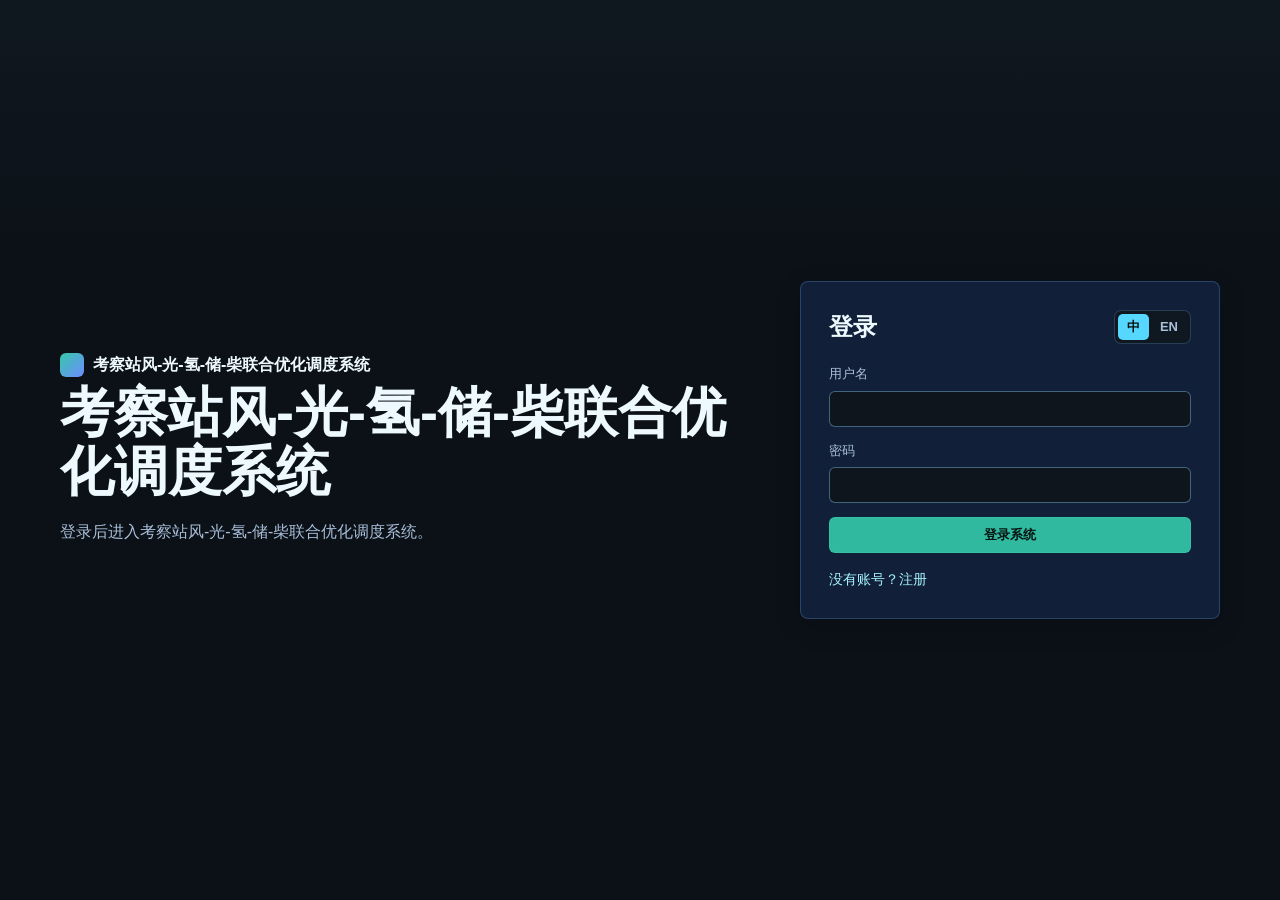
==== commit ea14eb04: "统一系统题目文案" ====
--- a/batch.html
+++ b/batch.html
@@ -3,14 +3,14 @@
 <head>
   <meta charset="utf-8">
   <meta name="viewport" content="width=device-width, initial-scale=1">
-  <title>批量计算 - 储能优化调度系统</title>
+  <title>批量计算 - 考察站风-光-氢-储-柴联合优化调度系统</title>
   <link rel="icon" href="data:,">
   <link rel="stylesheet" href="assets/app.css">
 </head>
 <body class="batch-page">
   <main class="app-shell batch-shell">
     <header class="topbar">
-      <a class="brand" href="index.html" data-i18n="brand">储能优化调度系统</a>
+      <a class="brand" href="index.html" data-i18n="brand">考察站风-光-氢-储-柴联合优化调度系统</a>
       <nav class="main-nav" aria-label="主功能导航">
         <a href="index.html" data-i18n="nav.home">系统首页</a>
         <a href="schemes.html" data-i18n="nav.schemes">输入配置</a>
